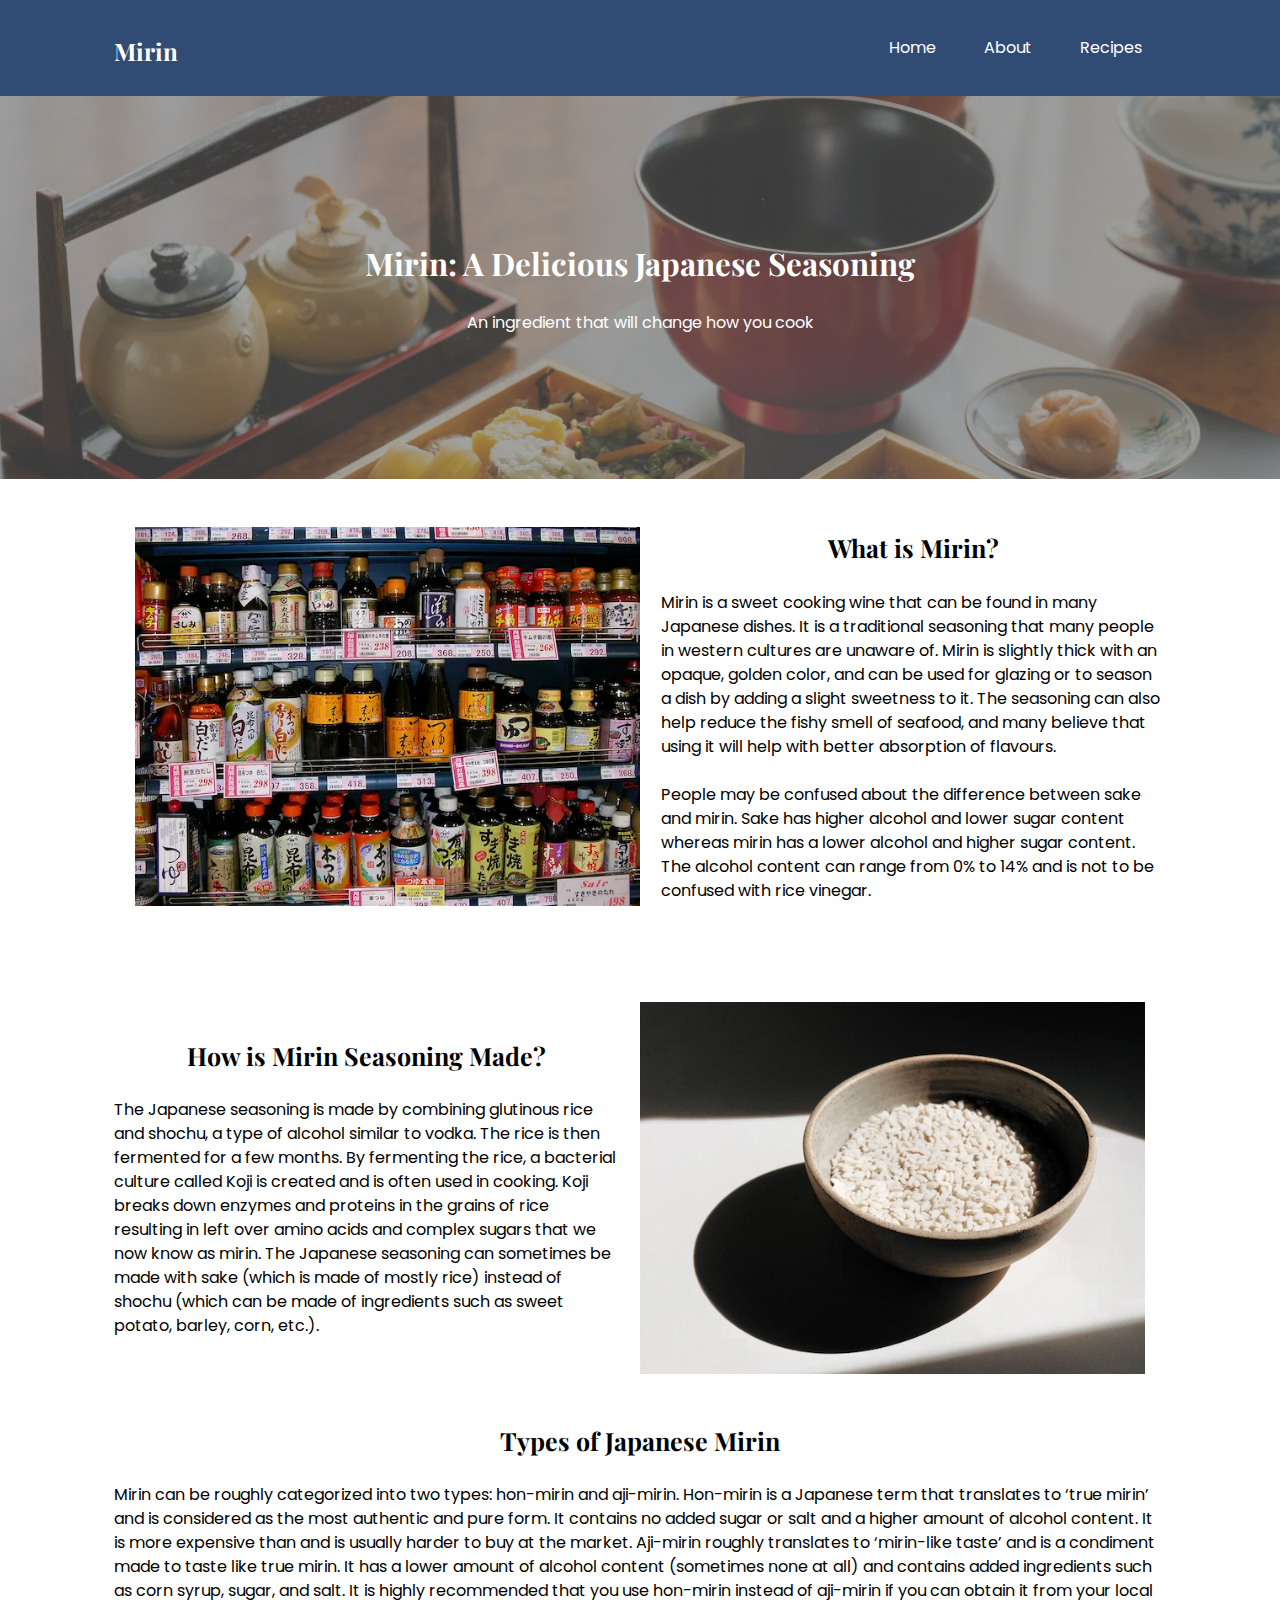
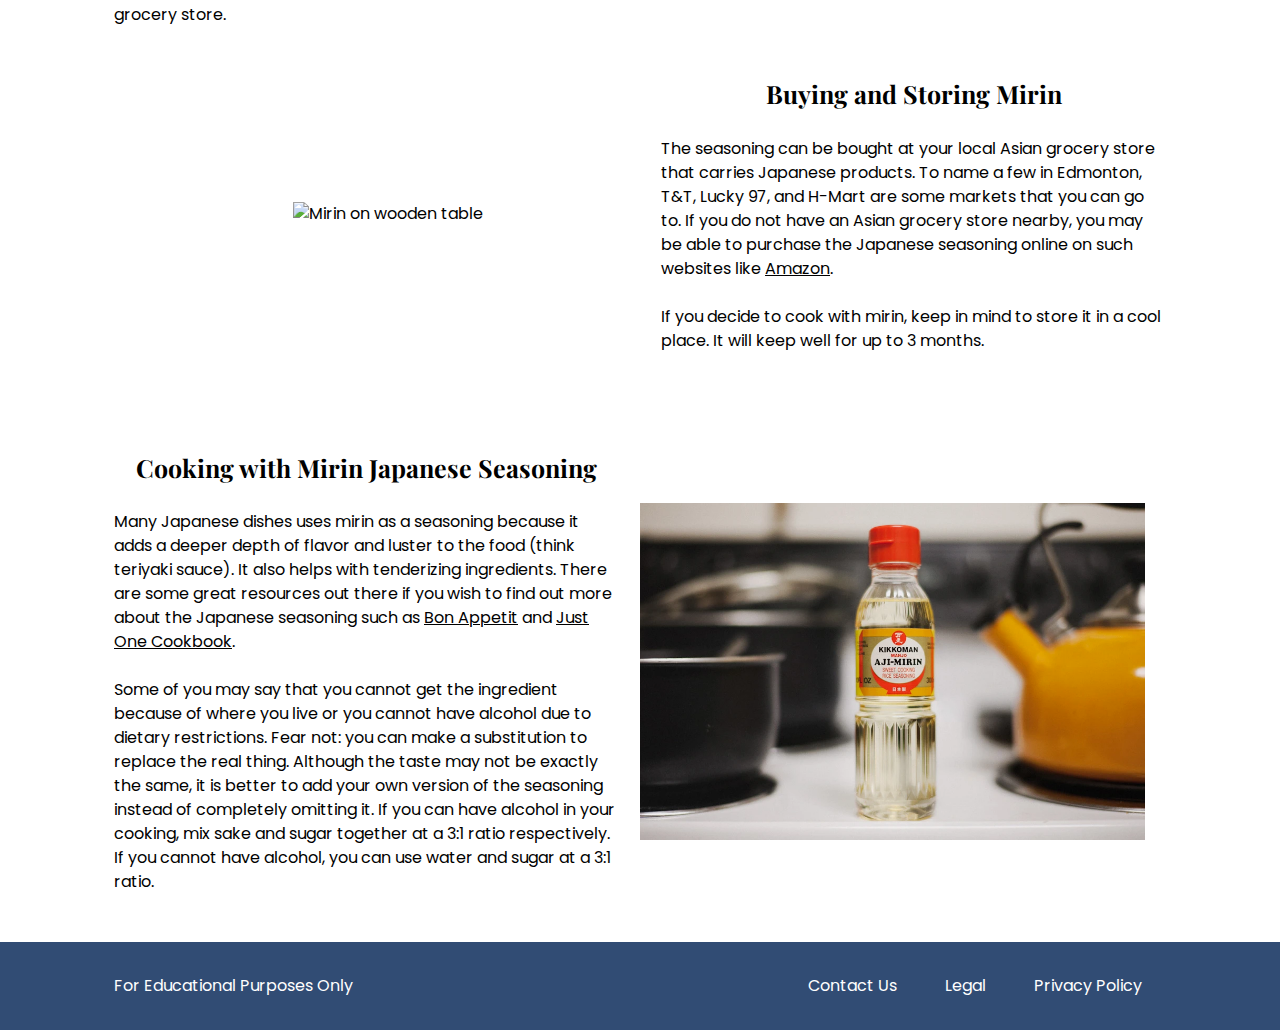
==== index.html @ c1713148 "word density check" ====
<!DOCTYPE html>
<html lang="en">

<head>
    <meta charset="UTF-8">
    <meta http-equiv="X-UA-Compatible" content="IE=edge">
    <meta name="viewport" content="width=device-width, initial-scale=1.0">
    <meta name="description"
        content="Facts about mirin seasoning, its popularity in Japanese recipes, and how to cook with it">
    <meta name="keywords" content="mirin, japanese, seasoning, cooking, facts">
    <link rel="stylesheet" href="css/reset.css">
    <link rel="stylesheet" href="css/style.css">
    <link rel="stylesheet"
        href="https://fonts.googleapis.com/css2?family=Playfair+Display:wght@400;500&family=Poppins:ital,wght@0,400;0,500;1,400&display=swap">
    <title>Cooking With Mirin Japanese Seasoning</title>

    <!-- Global site tag (gtag.js) - Google Analytics -->
    <script async src="https://www.googletagmanager.com/gtag/js?id=G-XXT5LKN70Q"></script>
    <script>
        window.dataLayer = window.dataLayer || [];
        function gtag() { dataLayer.push(arguments); }
        gtag('js', new Date());

        gtag('config', 'G-XXT5LKN70Q');
    </script>
</head>

<body>
    <header>
        <div class="container">
            <h1><a href="index.html">Mirin</a></h1>
            <button class="menu-btn">&#9776</button>
            <nav id="menu-links">
                <ul class="nav-links">
                    <li><a href="index.html">Home</a></li>
                    <li><a href="#">About</a></li>
                    <li><a href="#">Recipes</a></li>
                </ul>
            </nav>
        </div>
    </header>
    <main>
        <div class="banner">
            <div class="container">
                <h2>Mirin: A Delicious Japanese Seasoning</h2>
                <p>An ingredient that will change how you cook</p>
            </div>
        </div>
        <div class="container">
            <div class="general-topic">
                <img src="img/shelf-of-japanese-sauces.webp" alt="Japanese Sauces on Shelf">
                <div>
                    <h3>What is Mirin?</h3>
                    <p>Mirin is a sweet cooking wine that can be found in many Japanese dishes. It is a traditional
                        seasoning that many people in western cultures are unaware of.
                        Mirin is slightly thick with an opaque, golden color, and can be used for glazing or to season a
                        dish
                        by adding a slight sweetness to it. The seasoning can also help reduce the fishy smell of
                        seafood, and
                        many believe that
                        using it will help with better absorption of flavours.</p>
                    <br>
                    <p> People may be confused about the difference
                        between sake and mirin. Sake has higher alcohol and lower sugar content whereas mirin has a
                        lower
                        alcohol and higher sugar content. The alcohol content can range from 0% to 14% and is not to be
                        confused with rice vinegar.
                    </p>
                </div>
            </div>
            <div class="general-topic">
                <img src="img/bowl-of-rice.webp" alt="Bowl of Rice">
                <div>
                    <h3>How is Mirin Seasoning Made?</h3>
                    <p>The Japanese seasoning is made by combining glutinous rice and shochu, a type of alcohol similar
                        to
                        vodka. The rice is then fermented for a few months. By fermenting the rice, a bacterial culture
                        called Koji is created and is often used in cooking. Koji breaks down enzymes and proteins in
                        the
                        grains of rice resulting in left over amino acids and complex sugars that we now know as mirin.
                        The Japanese seasoning can sometimes be made with sake (which is made of mostly rice) instead of shochu (which
                        can be made of ingredients such as sweet potato, barley, corn, etc.).</p>
                </div>
            </div>
            <div>
                <h3>Types of Japanese Mirin</h3>
                <p>Mirin can be roughly categorized into two types: hon-mirin and aji-mirin. Hon-mirin is a Japanese
                    term that translates to ‘true mirin’ and is considered as the most authentic and pure form.
                    It contains no added sugar or salt and a higher amount of alcohol content. It is more expensive
                    than and is usually harder to buy at the market. Aji-mirin roughly translates to
                    ‘mirin-like
                    taste’ and is a condiment made to taste like true mirin. It has a lower amount of alcohol
                    content
                    (sometimes none at all) and contains added ingredients such as corn syrup, sugar, and salt. It
                    is
                    highly recommended that you use hon-mirin instead of aji-mirin if you can obtain it from your
                    local grocery store. </p>
            </div>
            <div class="general-topic">
                <img src="img/mirin-on-wooden-table.webp" alt="Mirin on wooden table">
                <div>
                    <h3>Buying and Storing Mirin</h3>
                    <p>The seasoning can be bought at your local Asian grocery store that carries Japanese products. To
                        name
                        a few in Edmonton, T&T, Lucky 97, and H-Mart are some markets that you can go to. If you
                        do not have an Asian grocery store nearby, you may be able to purchase the Japanese seasoning
                        online on such websites like
                        <a
                            href="https://www.amazon.ca/Kikkoman-Mirin-Sweet-Cooking-Seasoning/dp/B07NJLHTXY/ref=sr_1_4?crid=38MK6UIA3TCG2&keywords=mirin&qid=1643137608&s=grocery&sprefix=miri%2Cgrocery%2C169&sr=1-4">Amazon</a>.
                    </p>
                    <br>
                    <p>If you decide to cook with mirin, keep in mind to store it in a cool place. It will keep well for
                        up to 3 months. </p>
                </div>
            </div>
            <div class="general-topic">
                <img src="img/mirin-on-stovetop.webp" alt="Bottle of Mirin on Stovetop">
                <div>
                    <h3>Cooking with Mirin Japanese Seasoning</h3>
                    <p>Many Japanese dishes uses mirin as a seasoning because it adds a deeper depth of flavor and
                        luster to the food (think teriyaki sauce). It also helps with tenderizing ingredients. There are
                        some great resources out there
                        if you wish to find out more about the Japanese seasoning such as
                        <a href="https://www.bonappetit.com/story/what-is-mirin-how-to-substitute">Bon Appetit</a> and
                        <a href="https://www.justonecookbook.com/mirin/">Just One Cookbook</a>.
                    </p>
                    <br>
                    <p>Some of you may say that you cannot get the ingredient because of where you live or you cannot
                        have
                        alcohol due to dietary restrictions.
                        Fear not: you can make a substitution to replace the real thing. Although the taste may not be
                        exactly the same, it is better to add your own version of the seasoning instead of completely
                        omitting it. If you can have alcohol in your cooking, mix sake and sugar together at a 3:1 ratio
                        respectively. If you cannot have alcohol, you can use water and sugar at a 3:1 ratio. </p>
                </div>
            </div>
        </div>
        <footer>
            <div class="container">
                <p>For Educational Purposes Only</p>
                <ul>
                    <li><a href="mailto:mirinjapaneseseasoning@gmail.com">Contact Us</a></li>
                    <li><a href="license.txt" target="_blank">Legal</a></li>
                    <li><a href="privacy.txt" target="_blank">Privacy Policy</a></li>
                </ul>
            </div>
        </footer>
    </main>
    <script src="js/main.js"></script>
</body>


</html>
---- css/style.css ----
body{
    font-family: 'Poppins', sans-serif;
}

h1,
h2,
h3{
    font-family: 'Playfair Display', serif;
    text-align:center;
}

h1 a{
    font-size: 1.5rem;
    text-decoration: none;
    color:white;
}

h2{
    font-size: 1.953rem;
    padding:1.5rem 0;
}

h3{
    font-size: 1.563rem;
    padding:1.5rem 0;
}

a{
    color:black;
}

.container{
    margin:0 auto;
    padding:0 1.5rem;
}

header{
    padding:1.5rem 0;
    background-color: rgb(49, 76, 116);
}

header>div{
    display:flex;
    justify-content: space-between;
    align-items: center;
}

.menu-btn{
    background:none;
    border: none;
    font-size:2.5rem;
    color:white;
}

nav{
    background-color: rgb(49, 76, 116);
    padding:1.5rem;
    flex: 0 0 100%;
    display: none;
    position: absolute;
    top:90px;
    left:0;
    right:0;
    z-index:10;
}

.nav-links li{
    margin:1rem 0;
}

.nav-links a{
    display:block;
    color:white;
    text-decoration: none;
}

.nav-links a:hover,
.nav-links a:active{
    font-style: italic;
    color:rgb(230, 212, 116);
}

.show{
    display: block;
}

.banner{
    background: linear-gradient(rgba(99, 99, 99, 0.6), rgba(99, 99, 99, 0.6)), url(../img/bento-set.webp);
    background-repeat: no-repeat;
    background-size: cover;
    padding:9rem 0;
    color:white;
    text-align: center;
}

.general-topic{
    padding:3rem 0;
}

.general-topic img{
    margin:0 auto;
}


footer{
    background-color: rgb(49, 76, 116);
    color:white;
    padding:1rem 0;
}

footer>div{
    display:flex;
    justify-content: space-between;
    align-items: center;
}

footer ul{
    list-style: none;
    display:flex;
}

footer li{
    margin:0 1rem;
}

footer a{
    color:white;
    padding:0.5rem;
    text-decoration: none;
}

@media screen and (min-width:768px){

    .menu-btn{
        display:none;
    }
    nav{
        display:block;
        position:static;
        flex:0 1 auto;
    }

    .nav-links{
        display:flex;
    }

    .nav-links li{
        margin:0 1rem;
    }

    .nav-links a{
        padding:0.5rem;
    }

    .general-topic img{
        max-width: 30rem;
    }

}

@media screen and (min-width:968px) {

    .container{
        max-width:1100px;
    }
    
    h2,
    h3{
        padding-top:0;
    }

    nav{
        padding:0;
    }

    .general-topic{
        display:flex;
        justify-content: space-between;
        align-items: center;
    }

    .general-topic img{
        max-width:48%;
    }

    .general-topic>div{
        flex:0 0 48%;
    }

    .general-topic:nth-of-type(2),
    .general-topic:last-of-type{
        flex-direction: row-reverse;
    }
}

@media screen and (min-width:1600px){
    .container{
        max-width:1300px;
    }

    .banner{
        padding:15rem 0;
    }
}

@media screen and (min-width:1920px){
    .container{
        max-width:1600px;
    }
}
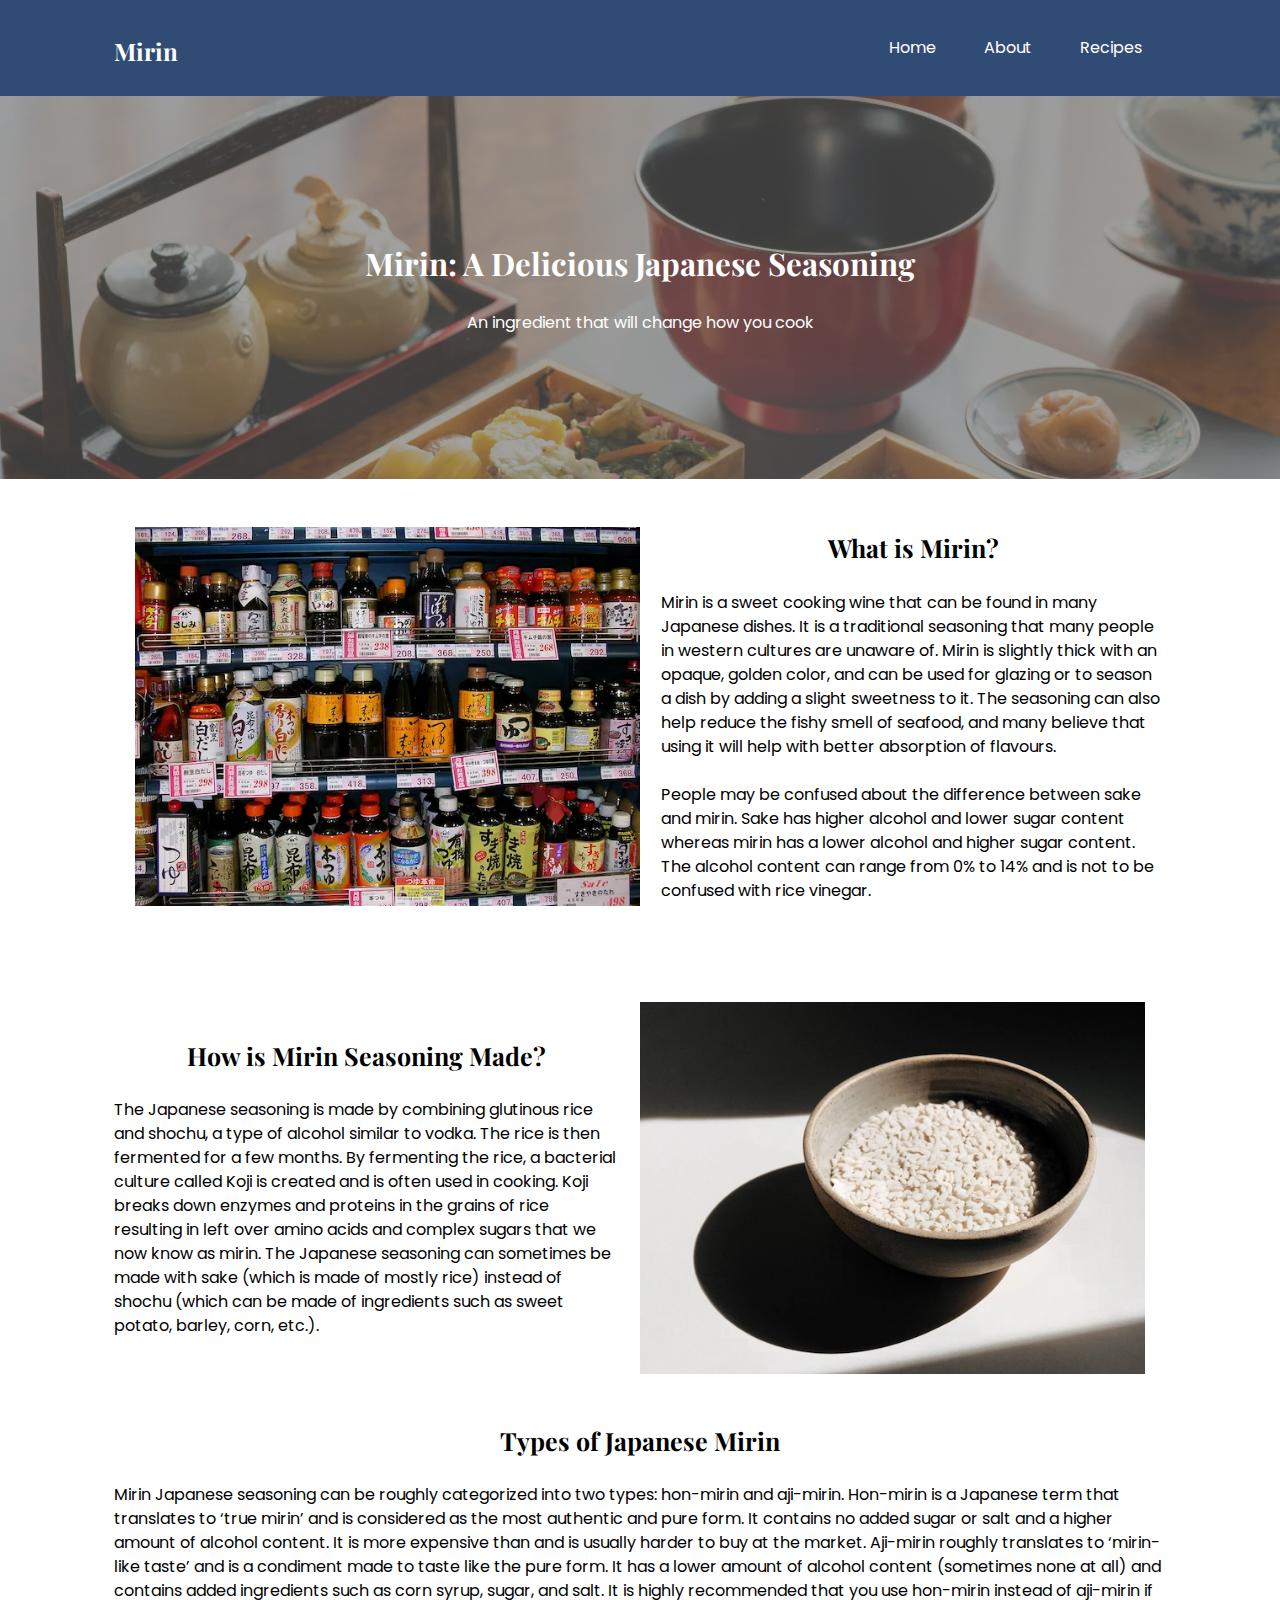
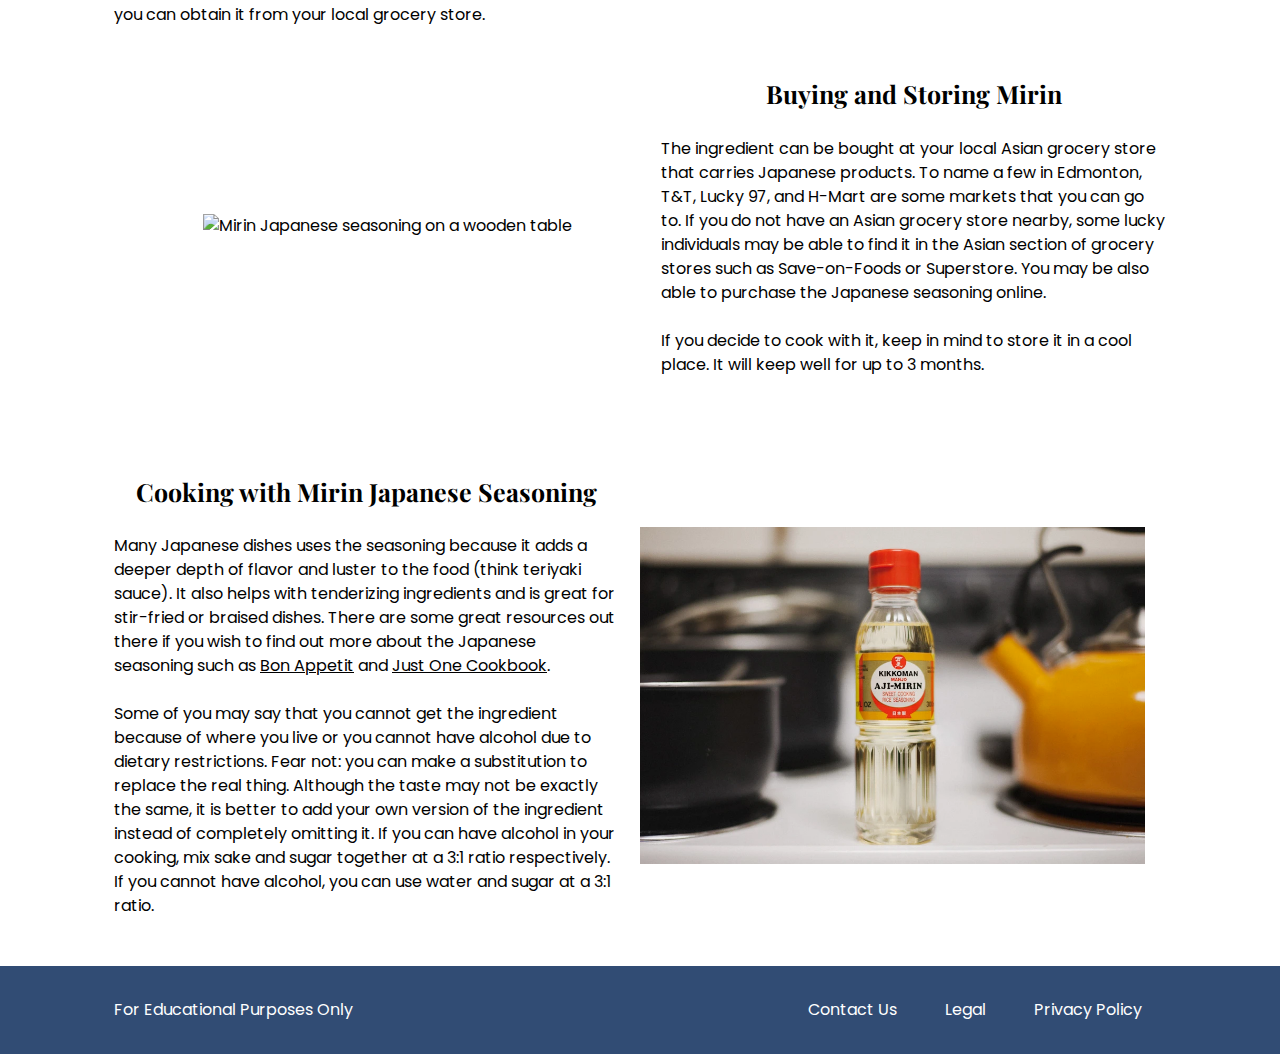
==== commit 3094ffea: "Update index.html" ====
--- a/index.html
+++ b/index.html
@@ -48,7 +48,7 @@
         </div>
         <div class="container">
             <div class="general-topic">
-                <img src="img/shelf-of-japanese-sauces.webp" alt="Japanese Sauces on Shelf">
+                <img src="img/shelf-of-japanese-sauces.webp" alt="Japanese Sauces on a Shelf">
                 <div>
                     <h3>What is Mirin?</h3>
                     <p>Mirin is a sweet cooking wine that can be found in many Japanese dishes. It is a traditional
@@ -69,7 +69,7 @@
                 </div>
             </div>
             <div class="general-topic">
-                <img src="img/bowl-of-rice.webp" alt="Bowl of Rice">
+                <img src="img/bowl-of-rice.webp" alt="A Bowl of Rice">
                 <div>
                     <h3>How is Mirin Seasoning Made?</h3>
                     <p>The Japanese seasoning is made by combining glutinous rice and shochu, a type of alcohol similar
@@ -78,18 +78,20 @@
                         called Koji is created and is often used in cooking. Koji breaks down enzymes and proteins in
                         the
                         grains of rice resulting in left over amino acids and complex sugars that we now know as mirin.
-                        The Japanese seasoning can sometimes be made with sake (which is made of mostly rice) instead of shochu (which
+                        The Japanese seasoning can sometimes be made with sake (which is made of mostly rice) instead of
+                        shochu (which
                         can be made of ingredients such as sweet potato, barley, corn, etc.).</p>
                 </div>
             </div>
             <div>
                 <h3>Types of Japanese Mirin</h3>
-                <p>Mirin can be roughly categorized into two types: hon-mirin and aji-mirin. Hon-mirin is a Japanese
+                <p>Mirin Japanese seasoning can be roughly categorized into two types: hon-mirin and aji-mirin.
+                    Hon-mirin is a Japanese
                     term that translates to ‘true mirin’ and is considered as the most authentic and pure form.
                     It contains no added sugar or salt and a higher amount of alcohol content. It is more expensive
                     than and is usually harder to buy at the market. Aji-mirin roughly translates to
                     ‘mirin-like
-                    taste’ and is a condiment made to taste like true mirin. It has a lower amount of alcohol
+                    taste’ and is a condiment made to taste like the pure form. It has a lower amount of alcohol
                     content
                     (sometimes none at all) and contains added ingredients such as corn syrup, sugar, and salt. It
                     is
@@ -97,28 +99,28 @@
                     local grocery store. </p>
             </div>
             <div class="general-topic">
-                <img src="img/mirin-on-wooden-table.webp" alt="Mirin on wooden table">
+                <img src="img/mirin-on-wooden-table.webp" alt="Mirin Japanese seasoning on a wooden table">
                 <div>
                     <h3>Buying and Storing Mirin</h3>
-                    <p>The seasoning can be bought at your local Asian grocery store that carries Japanese products. To
+                    <p>The ingredient can be bought at your local Asian grocery store that carries Japanese products. To
                         name
                         a few in Edmonton, T&T, Lucky 97, and H-Mart are some markets that you can go to. If you
-                        do not have an Asian grocery store nearby, you may be able to purchase the Japanese seasoning
-                        online on such websites like
-                        <a
-                            href="https://www.amazon.ca/Kikkoman-Mirin-Sweet-Cooking-Seasoning/dp/B07NJLHTXY/ref=sr_1_4?crid=38MK6UIA3TCG2&keywords=mirin&qid=1643137608&s=grocery&sprefix=miri%2Cgrocery%2C169&sr=1-4">Amazon</a>.
-                    </p>
+                        do not have an Asian grocery store nearby, some lucky individuals may be able to find it in the
+                        Asian section of grocery stores such as Save-on-Foods or Superstore. You may be also able to purchase
+                        the Japanese seasoning
+                        online.</p>
                     <br>
-                    <p>If you decide to cook with mirin, keep in mind to store it in a cool place. It will keep well for
+                    <p>If you decide to cook with it, keep in mind to store it in a cool place. It will keep well for
                         up to 3 months. </p>
                 </div>
             </div>
             <div class="general-topic">
-                <img src="img/mirin-on-stovetop.webp" alt="Bottle of Mirin on Stovetop">
+                <img src="img/mirin-on-stovetop.webp" alt="Bottle of Mirin Japanese Seasoning on Stovetop">
                 <div>
                     <h3>Cooking with Mirin Japanese Seasoning</h3>
-                    <p>Many Japanese dishes uses mirin as a seasoning because it adds a deeper depth of flavor and
-                        luster to the food (think teriyaki sauce). It also helps with tenderizing ingredients. There are
+                    <p>Many Japanese dishes uses the seasoning because it adds a deeper depth of flavor and
+                        luster to the food (think teriyaki sauce). It also helps with tenderizing ingredients and is
+                        great for stir-fried or braised dishes. There are
                         some great resources out there
                         if you wish to find out more about the Japanese seasoning such as
                         <a href="https://www.bonappetit.com/story/what-is-mirin-how-to-substitute">Bon Appetit</a> and
@@ -129,7 +131,7 @@
                         have
                         alcohol due to dietary restrictions.
                         Fear not: you can make a substitution to replace the real thing. Although the taste may not be
-                        exactly the same, it is better to add your own version of the seasoning instead of completely
+                        exactly the same, it is better to add your own version of the ingredient instead of completely
                         omitting it. If you can have alcohol in your cooking, mix sake and sugar together at a 3:1 ratio
                         respectively. If you cannot have alcohol, you can use water and sugar at a 3:1 ratio. </p>
                 </div>
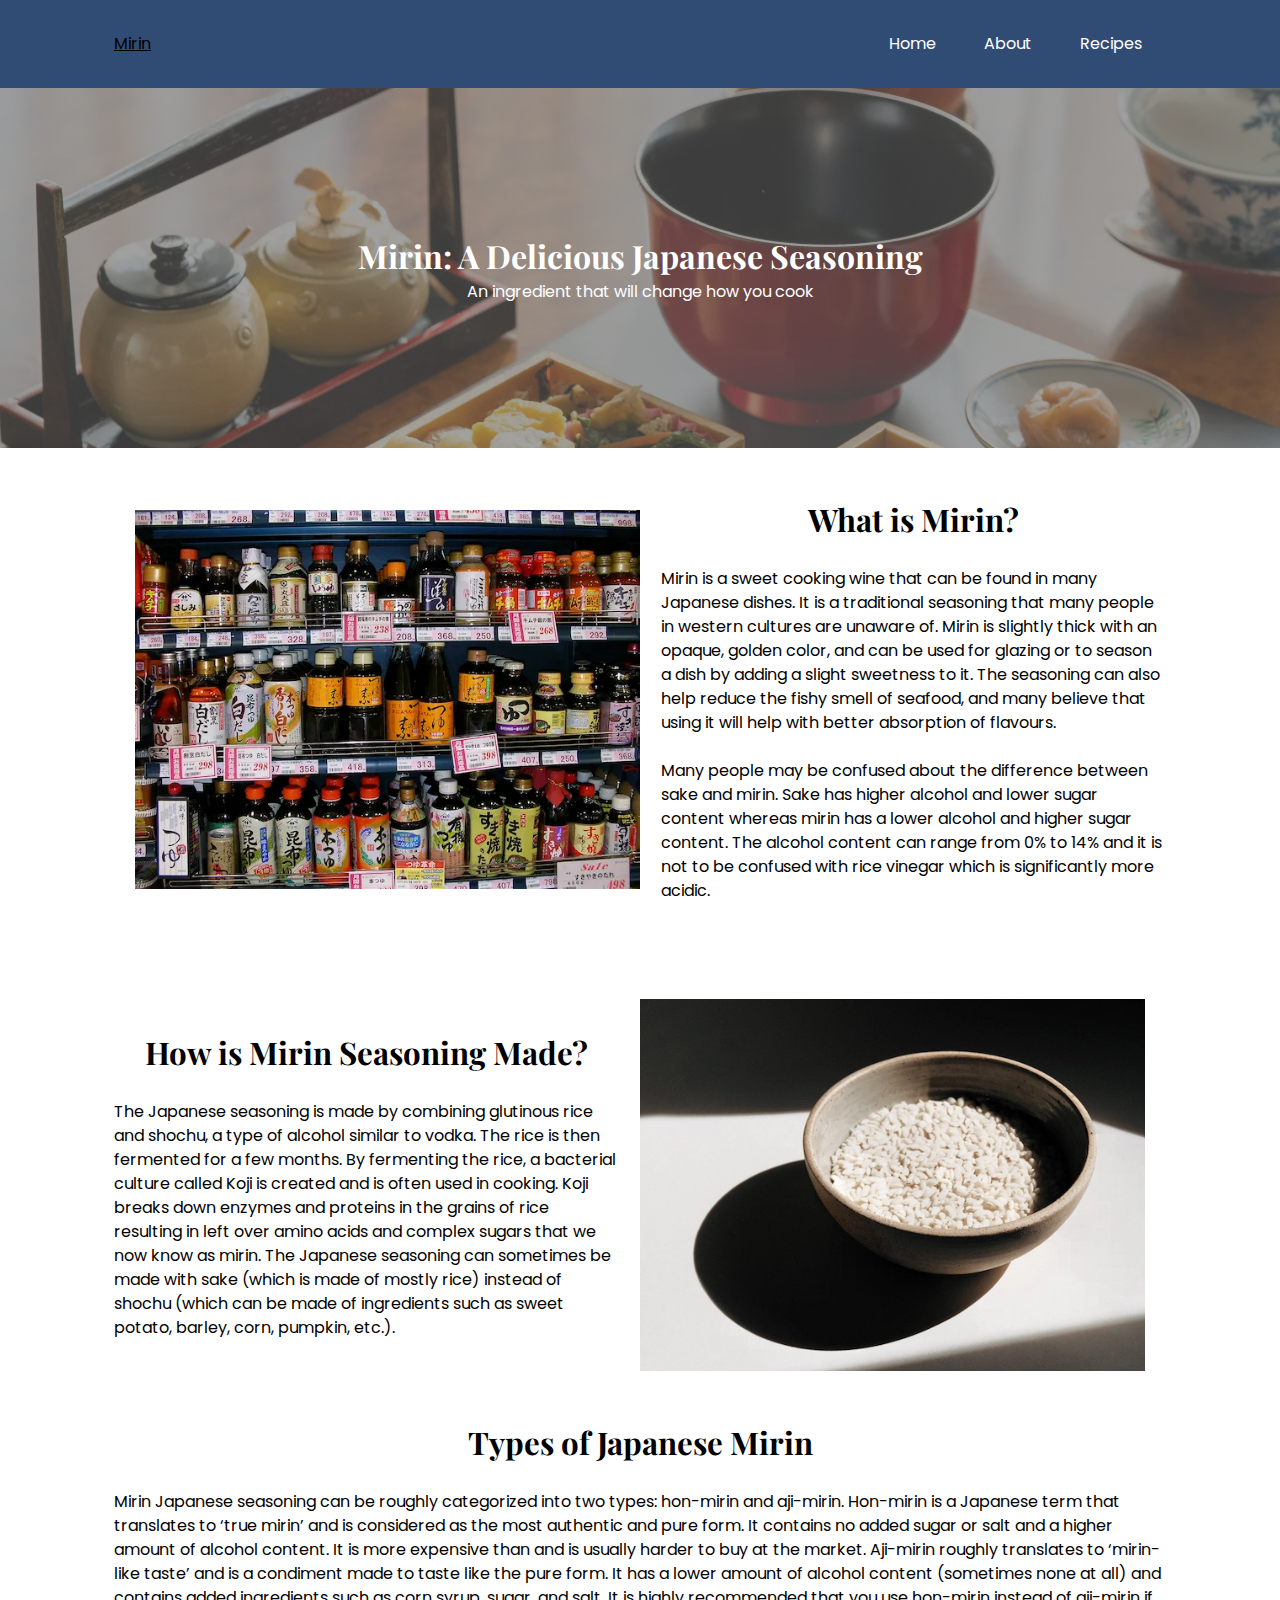
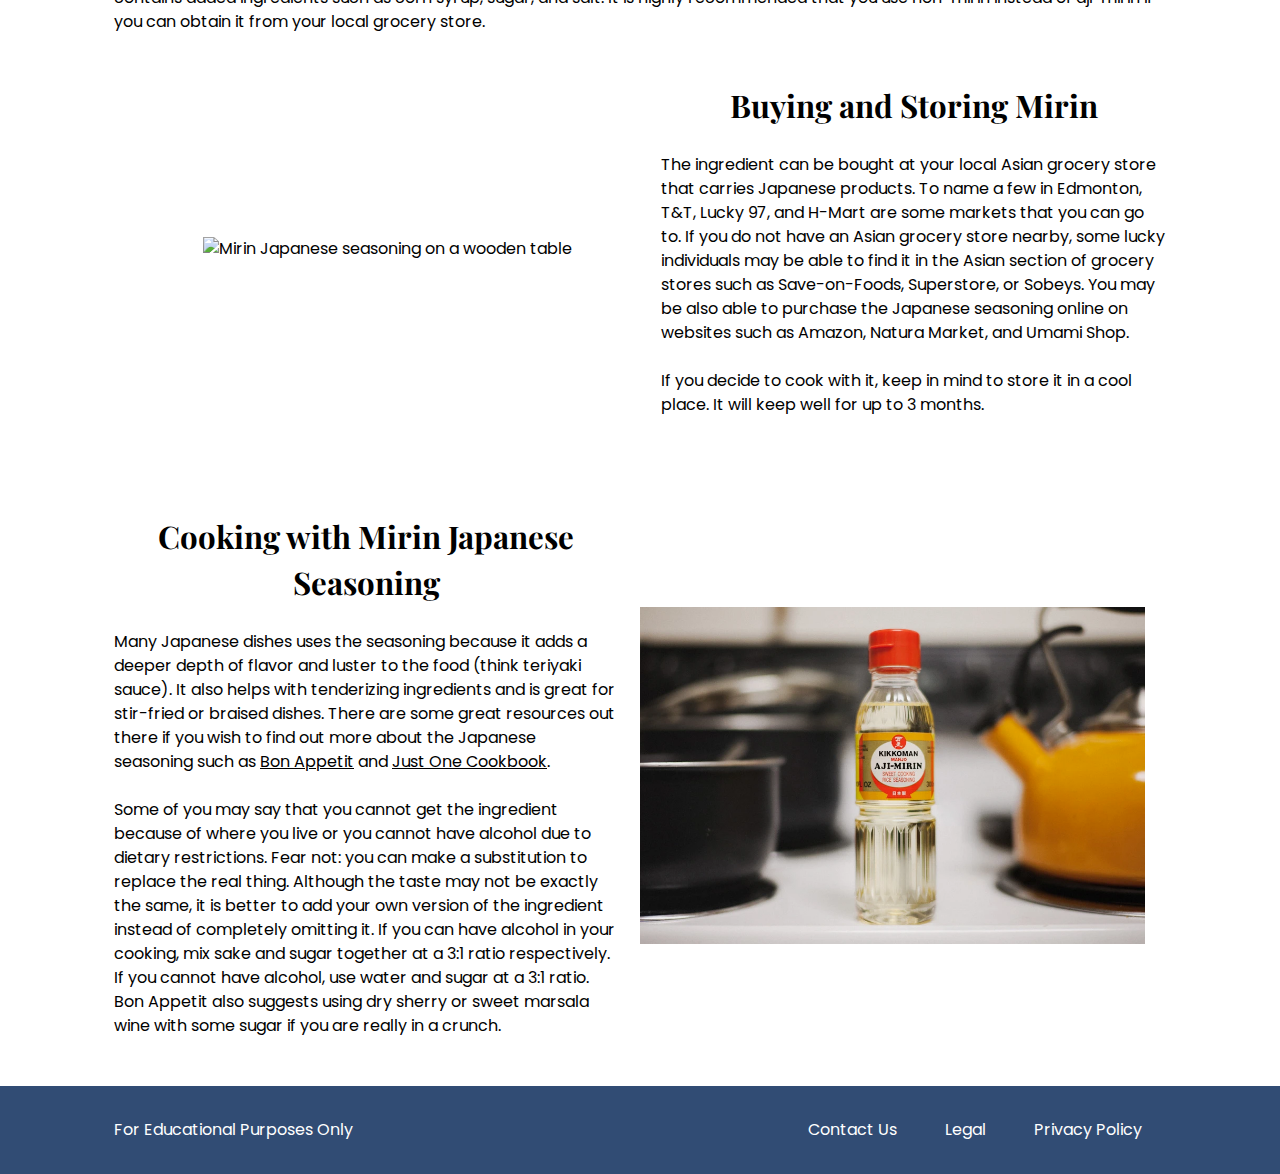
==== commit 3d29a0d5: "Update index.html" ====
--- a/index.html
+++ b/index.html
@@ -28,7 +28,7 @@
 <body>
     <header>
         <div class="container">
-            <h1><a href="index.html">Mirin</a></h1>
+            <a href="index.html">Mirin</a>
             <button class="menu-btn">&#9776</button>
             <nav id="menu-links">
                 <ul class="nav-links">
@@ -42,7 +42,7 @@
     <main>
         <div class="banner">
             <div class="container">
-                <h2>Mirin: A Delicious Japanese Seasoning</h2>
+                <h1>Mirin: A Delicious Japanese Seasoning</h1>
                 <p>An ingredient that will change how you cook</p>
             </div>
         </div>
@@ -50,28 +50,27 @@
             <div class="general-topic">
                 <img src="img/shelf-of-japanese-sauces.webp" alt="Japanese Sauces on a Shelf">
                 <div>
-                    <h3>What is Mirin?</h3>
+                    <h2>What is Mirin?</h2>
                     <p>Mirin is a sweet cooking wine that can be found in many Japanese dishes. It is a traditional
                         seasoning that many people in western cultures are unaware of.
                         Mirin is slightly thick with an opaque, golden color, and can be used for glazing or to season a
                         dish
                         by adding a slight sweetness to it. The seasoning can also help reduce the fishy smell of
-                        seafood, and
-                        many believe that
-                        using it will help with better absorption of flavours.</p>
+                        seafood, and many believe that using it will help with better absorption of flavours.</p>
                     <br>
-                    <p> People may be confused about the difference
+                    <p> Many people may be confused about the difference
                         between sake and mirin. Sake has higher alcohol and lower sugar content whereas mirin has a
                         lower
-                        alcohol and higher sugar content. The alcohol content can range from 0% to 14% and is not to be
-                        confused with rice vinegar.
+                        alcohol and higher sugar content. The alcohol content can range from 0% to 14% and it is not to
+                        be
+                        confused with rice vinegar which is significantly more acidic.
                     </p>
                 </div>
             </div>
             <div class="general-topic">
                 <img src="img/bowl-of-rice.webp" alt="A Bowl of Rice">
                 <div>
-                    <h3>How is Mirin Seasoning Made?</h3>
+                    <h2>How is Mirin Seasoning Made?</h2>
                     <p>The Japanese seasoning is made by combining glutinous rice and shochu, a type of alcohol similar
                         to
                         vodka. The rice is then fermented for a few months. By fermenting the rice, a bacterial culture
@@ -80,11 +79,11 @@
                         grains of rice resulting in left over amino acids and complex sugars that we now know as mirin.
                         The Japanese seasoning can sometimes be made with sake (which is made of mostly rice) instead of
                         shochu (which
-                        can be made of ingredients such as sweet potato, barley, corn, etc.).</p>
+                        can be made of ingredients such as sweet potato, barley, corn, pumpkin, etc.).</p>
                 </div>
             </div>
             <div>
-                <h3>Types of Japanese Mirin</h3>
+                <h2>Types of Japanese Mirin</h2>
                 <p>Mirin Japanese seasoning can be roughly categorized into two types: hon-mirin and aji-mirin.
                     Hon-mirin is a Japanese
                     term that translates to ‘true mirin’ and is considered as the most authentic and pure form.
@@ -101,14 +100,15 @@
             <div class="general-topic">
                 <img src="img/mirin-on-wooden-table.webp" alt="Mirin Japanese seasoning on a wooden table">
                 <div>
-                    <h3>Buying and Storing Mirin</h3>
+                    <h2>Buying and Storing Mirin</h2>
                     <p>The ingredient can be bought at your local Asian grocery store that carries Japanese products. To
                         name
                         a few in Edmonton, T&T, Lucky 97, and H-Mart are some markets that you can go to. If you
                         do not have an Asian grocery store nearby, some lucky individuals may be able to find it in the
-                        Asian section of grocery stores such as Save-on-Foods or Superstore. You may be also able to purchase
+                        Asian section of grocery stores such as Save-on-Foods, Superstore, or Sobeys. You may be also
+                        able to purchase
                         the Japanese seasoning
-                        online.</p>
+                        online on websites such as Amazon, Natura Market, and Umami Shop.</p>
                     <br>
                     <p>If you decide to cook with it, keep in mind to store it in a cool place. It will keep well for
                         up to 3 months. </p>
@@ -117,7 +117,7 @@
             <div class="general-topic">
                 <img src="img/mirin-on-stovetop.webp" alt="Bottle of Mirin Japanese Seasoning on Stovetop">
                 <div>
-                    <h3>Cooking with Mirin Japanese Seasoning</h3>
+                    <h2>Cooking with Mirin Japanese Seasoning</h2>
                     <p>Many Japanese dishes uses the seasoning because it adds a deeper depth of flavor and
                         luster to the food (think teriyaki sauce). It also helps with tenderizing ingredients and is
                         great for stir-fried or braised dishes. There are
@@ -133,7 +133,9 @@
                         Fear not: you can make a substitution to replace the real thing. Although the taste may not be
                         exactly the same, it is better to add your own version of the ingredient instead of completely
                         omitting it. If you can have alcohol in your cooking, mix sake and sugar together at a 3:1 ratio
-                        respectively. If you cannot have alcohol, you can use water and sugar at a 3:1 ratio. </p>
+                        respectively. If you cannot have alcohol, use water and sugar at a 3:1 ratio. Bon Appetit also
+                        suggests using dry sherry or sweet marsala wine with some sugar if you
+                        are really in a crunch. </p>
                 </div>
             </div>
         </div>
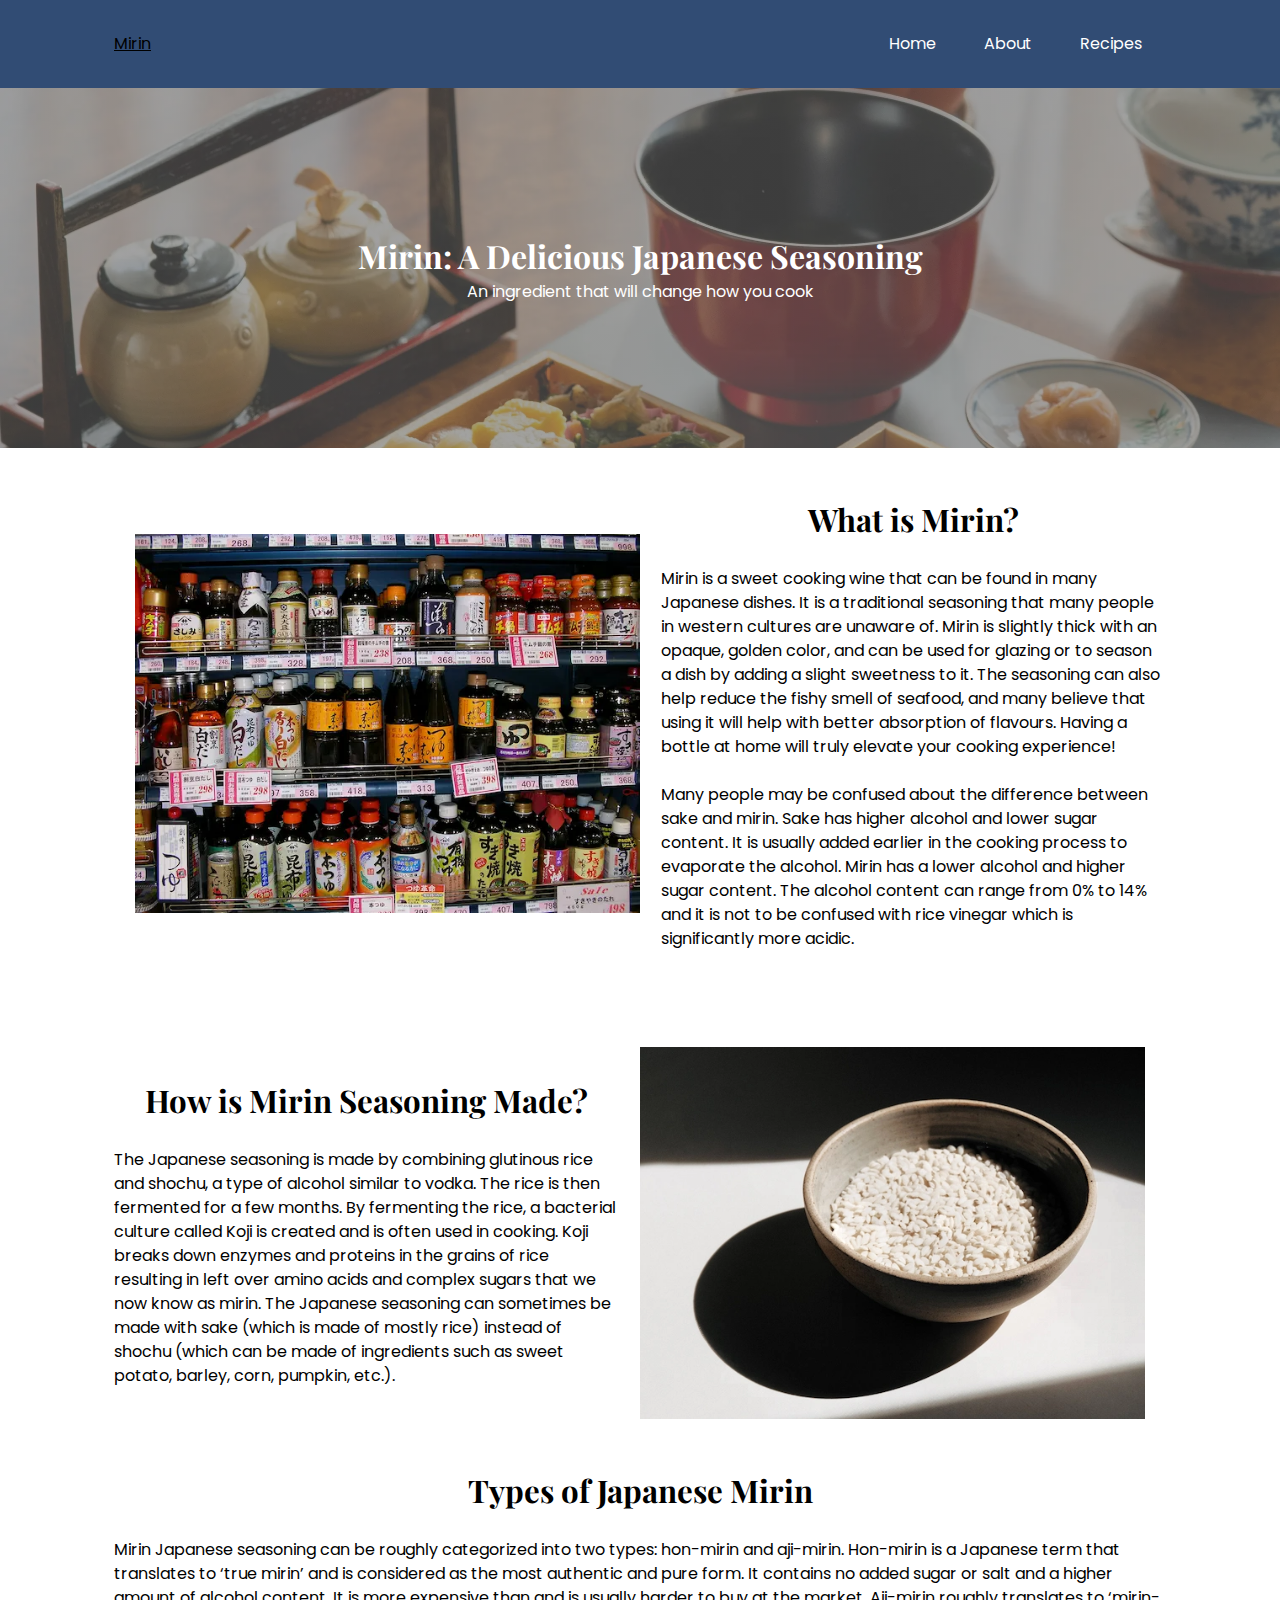
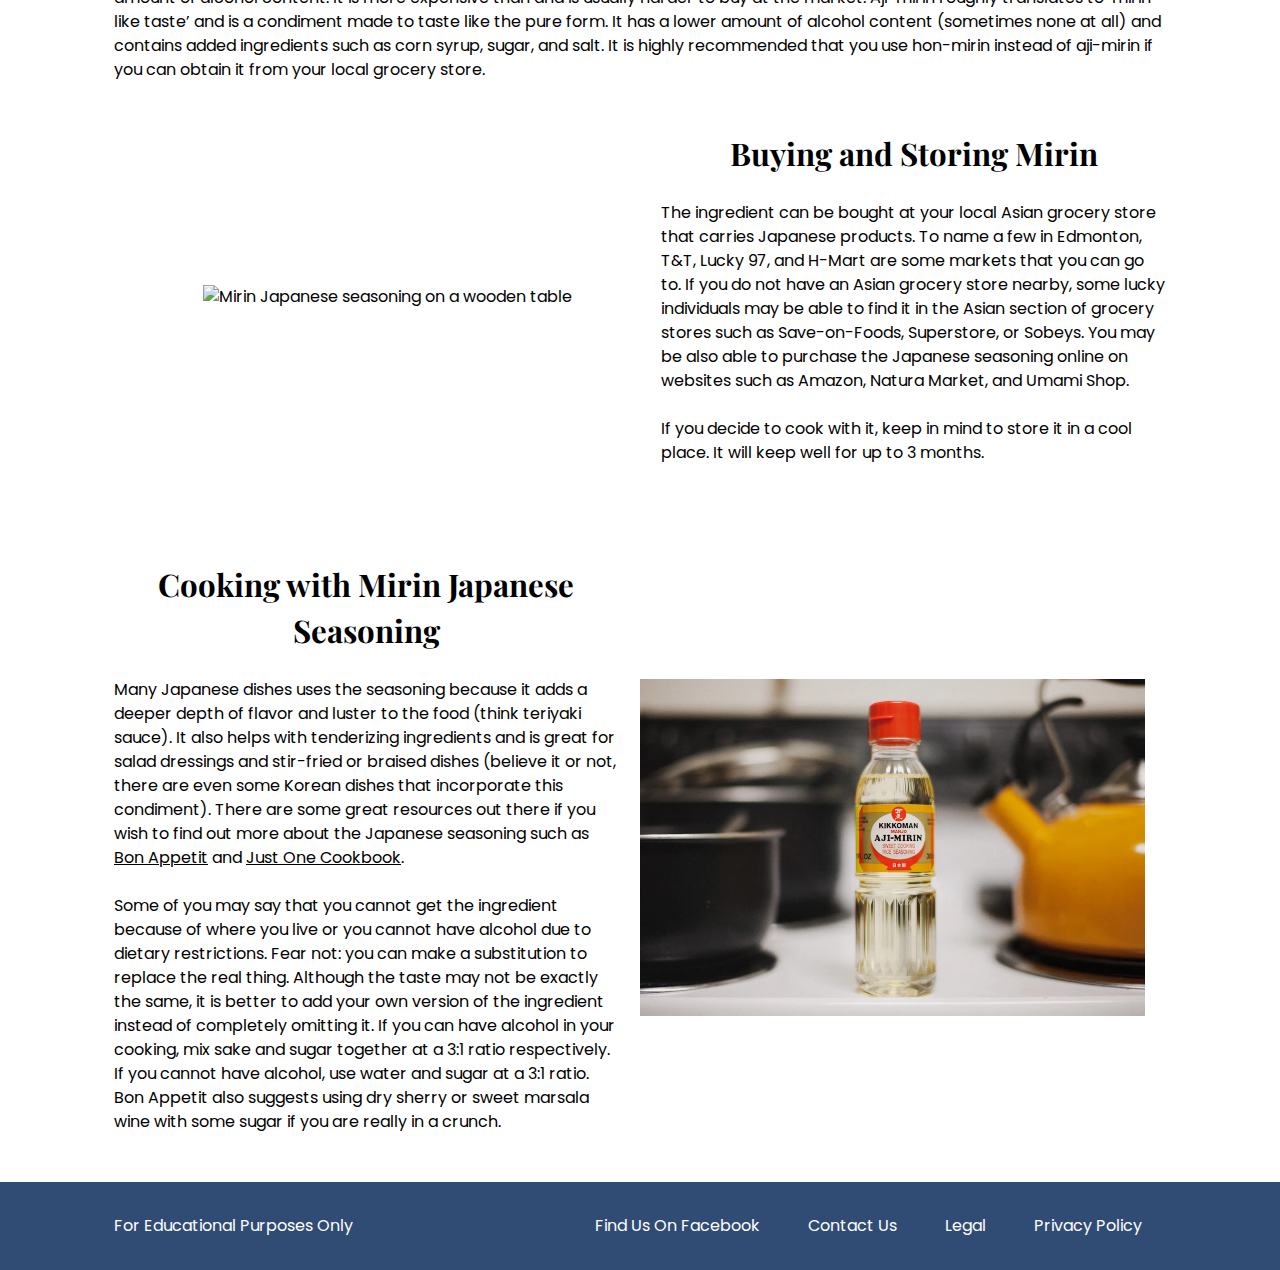
==== commit 4d3e70a0: "added social" ====
--- a/index.html
+++ b/index.html
@@ -56,14 +56,15 @@
                         Mirin is slightly thick with an opaque, golden color, and can be used for glazing or to season a
                         dish
                         by adding a slight sweetness to it. The seasoning can also help reduce the fishy smell of
-                        seafood, and many believe that using it will help with better absorption of flavours.</p>
+                        seafood, and many believe that using it will help with better absorption of flavours. Having a
+                        bottle at home will truly elevate your cooking experience!</p>
                     <br>
                     <p> Many people may be confused about the difference
-                        between sake and mirin. Sake has higher alcohol and lower sugar content whereas mirin has a
-                        lower
+                        between sake and mirin. Sake has higher alcohol and lower sugar content. It is usually added
+                        earlier in the cooking process to evaporate the alcohol.
+                        Mirin has a lower
                         alcohol and higher sugar content. The alcohol content can range from 0% to 14% and it is not to
-                        be
-                        confused with rice vinegar which is significantly more acidic.
+                        be confused with rice vinegar which is significantly more acidic.
                     </p>
                 </div>
             </div>
@@ -120,7 +121,8 @@
                     <h2>Cooking with Mirin Japanese Seasoning</h2>
                     <p>Many Japanese dishes uses the seasoning because it adds a deeper depth of flavor and
                         luster to the food (think teriyaki sauce). It also helps with tenderizing ingredients and is
-                        great for stir-fried or braised dishes. There are
+                        great for salad dressings and stir-fried or braised dishes (believe it or not, there are even some Korean dishes
+                        that incorporate this condiment). There are
                         some great resources out there
                         if you wish to find out more about the Japanese seasoning such as
                         <a href="https://www.bonappetit.com/story/what-is-mirin-how-to-substitute">Bon Appetit</a> and
@@ -143,6 +145,7 @@
             <div class="container">
                 <p>For Educational Purposes Only</p>
                 <ul>
+                    <li><a href="https://www.facebook.com/Mirin-A-Delicious-Japanese-Seasoning-104474865486911">Find Us On Facebook</a></li>
                     <li><a href="mailto:mirinjapaneseseasoning@gmail.com">Contact Us</a></li>
                     <li><a href="license.txt" target="_blank">Legal</a></li>
                     <li><a href="privacy.txt" target="_blank">Privacy Policy</a></li>
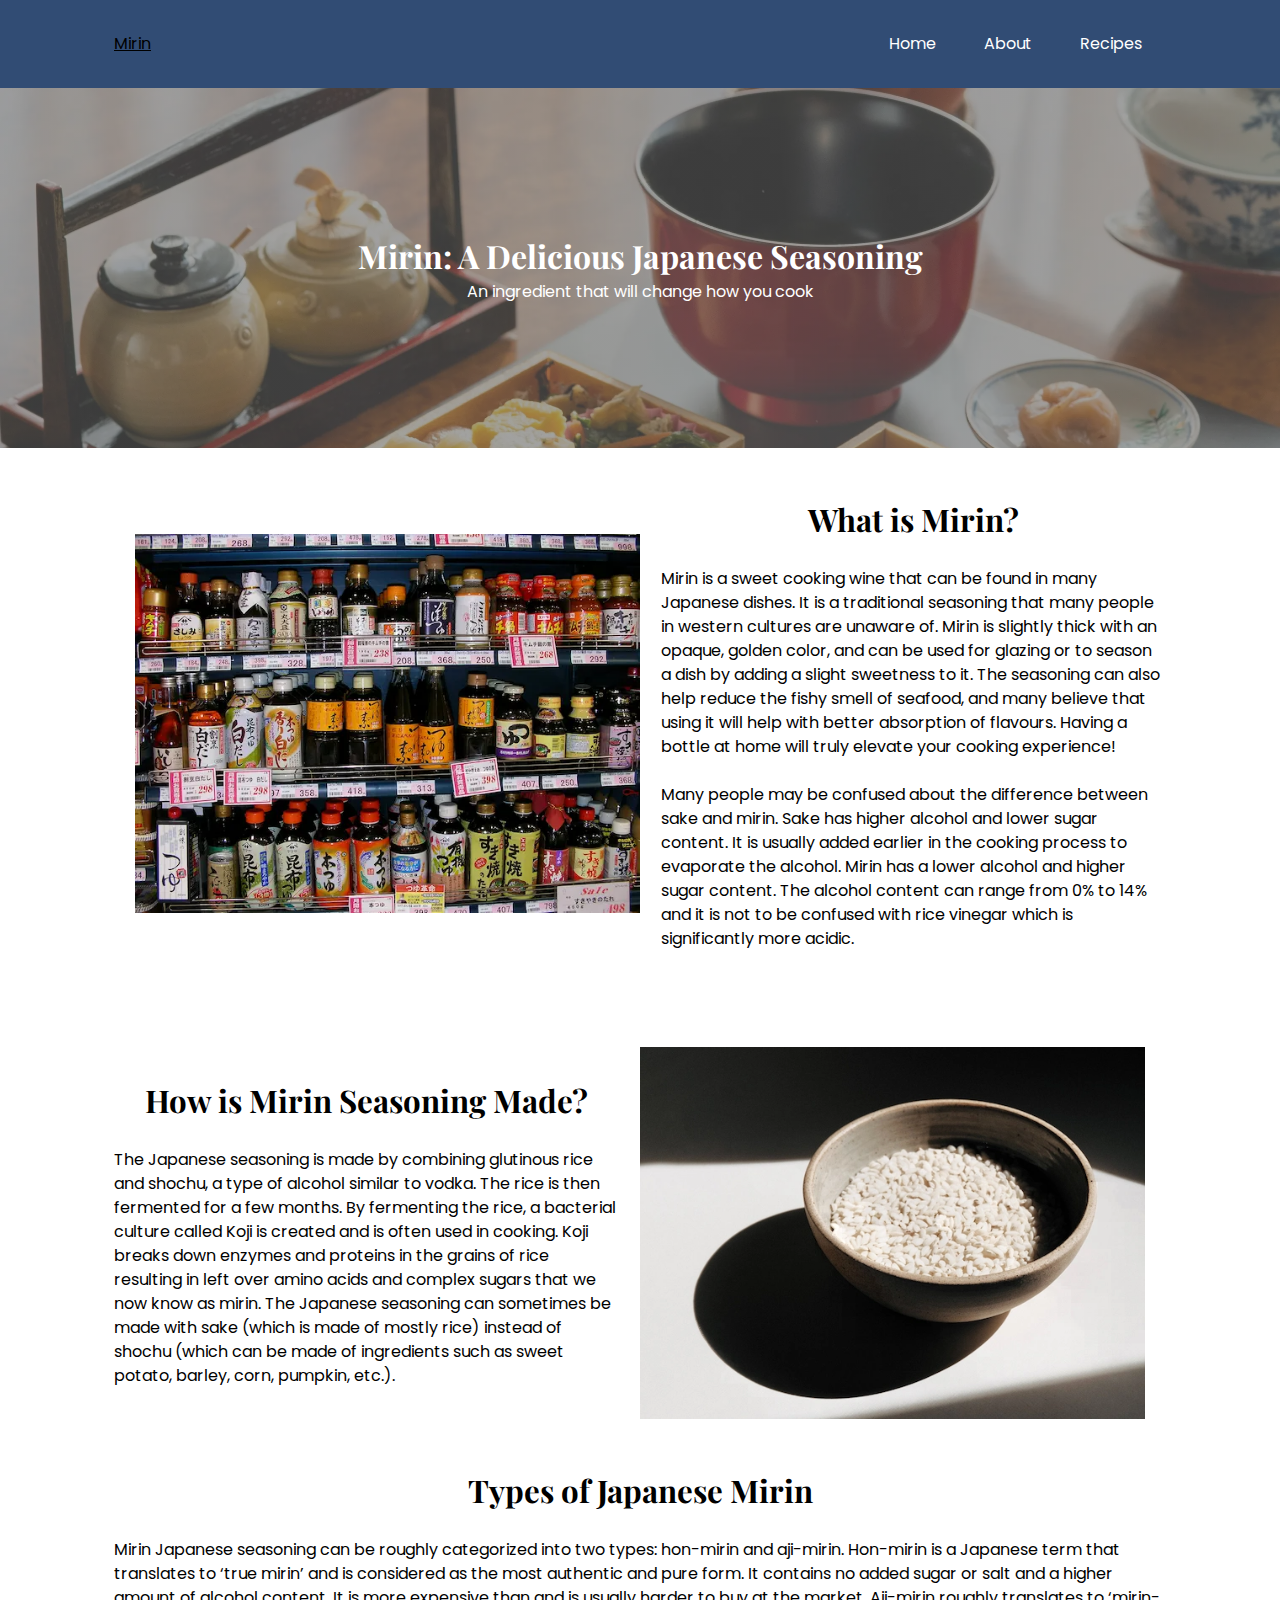
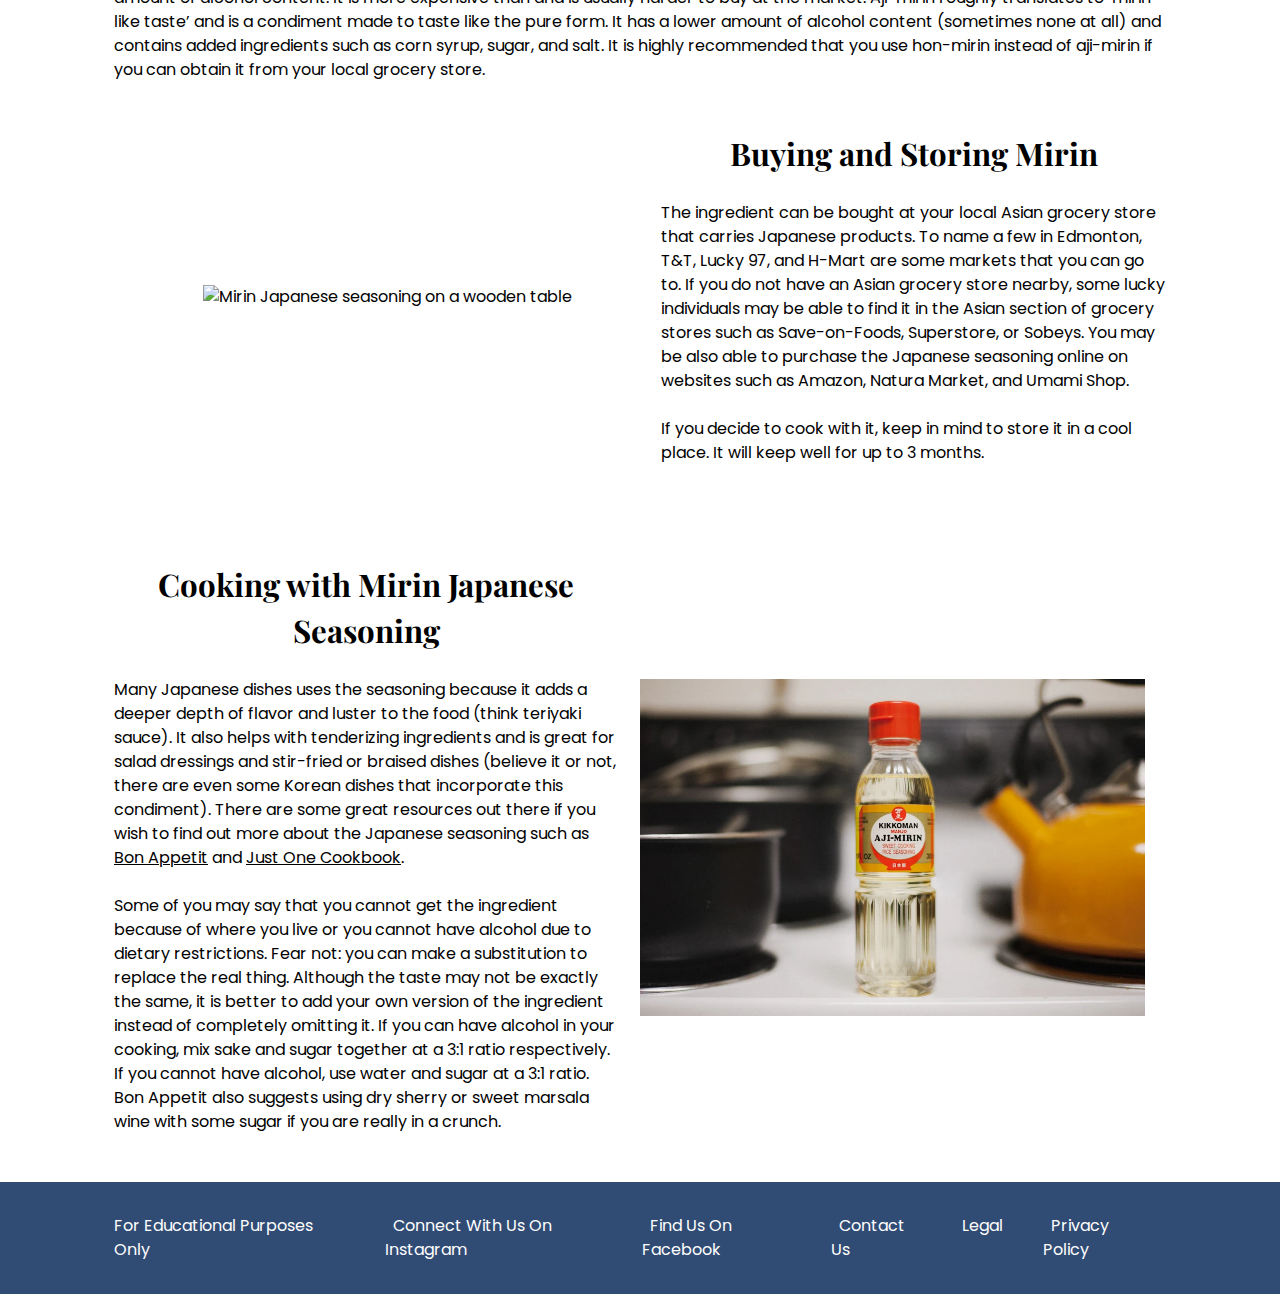
==== commit d1b8d393: "added humans.txt" ====
--- a/index.html
+++ b/index.html
@@ -8,6 +8,14 @@
     <meta name="description"
         content="Facts about mirin seasoning, its popularity in Japanese recipes, and how to cook with it">
     <meta name="keywords" content="mirin, japanese, seasoning, cooking, facts">
+    
+    <link type="text/plain" rel="author" href="humans.txt" >
+    
+    <link rel="apple-touch-icon" sizes="180x180" href="/apple-touch-icon.png">
+    <link rel="icon" type="image/png" sizes="32x32" href="/favicon-32x32.png">
+    <link rel="icon" type="image/png" sizes="16x16" href="/favicon-16x16.png">
+    <link rel="manifest" href="/site.webmanifest">
+    
     <link rel="stylesheet" href="css/reset.css">
     <link rel="stylesheet" href="css/style.css">
     <link rel="stylesheet"
@@ -145,6 +153,7 @@
             <div class="container">
                 <p>For Educational Purposes Only</p>
                 <ul>
+                    <li><a href="https://www.instagram.com/mirinjapaneseseasoning/">Connect With Us On Instagram</a></li>
                     <li><a href="https://www.facebook.com/Mirin-A-Delicious-Japanese-Seasoning-104474865486911">Find Us On Facebook</a></li>
                     <li><a href="mailto:mirinjapaneseseasoning@gmail.com">Contact Us</a></li>
                     <li><a href="license.txt" target="_blank">Legal</a></li>
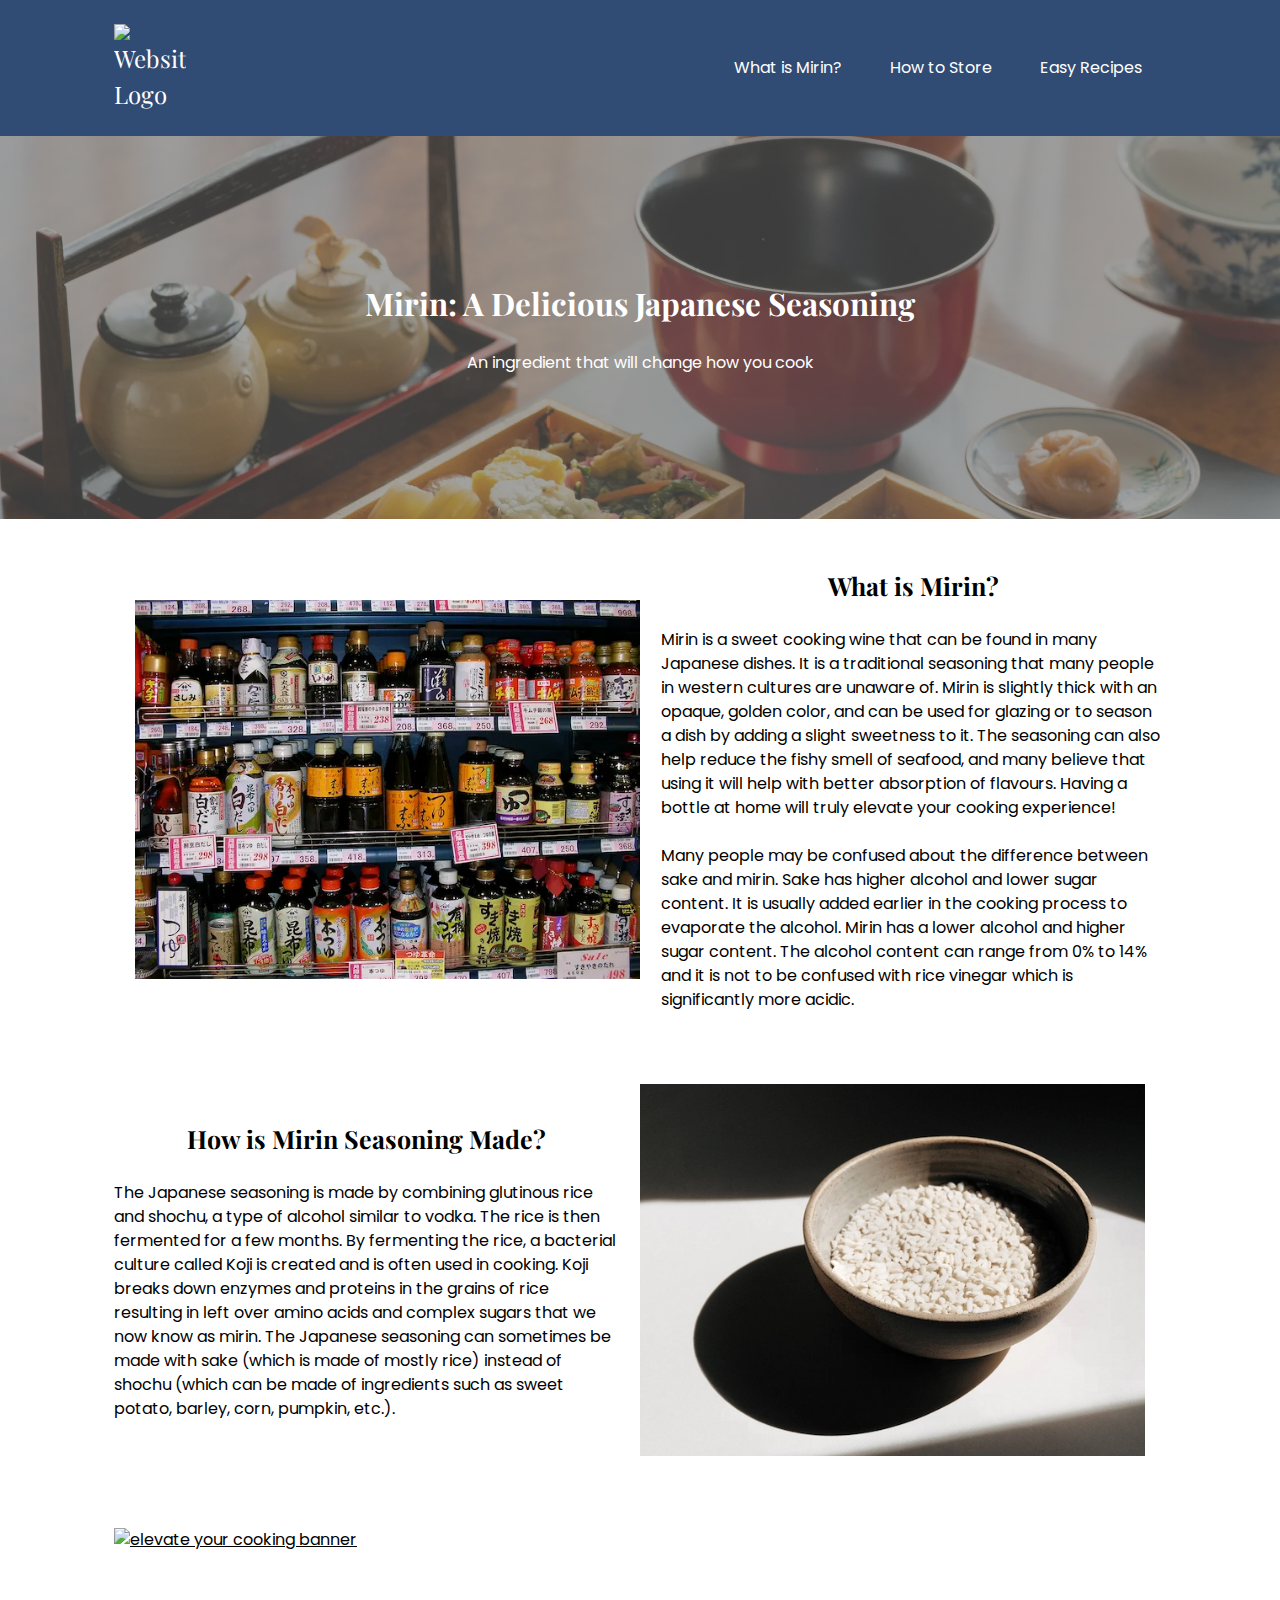
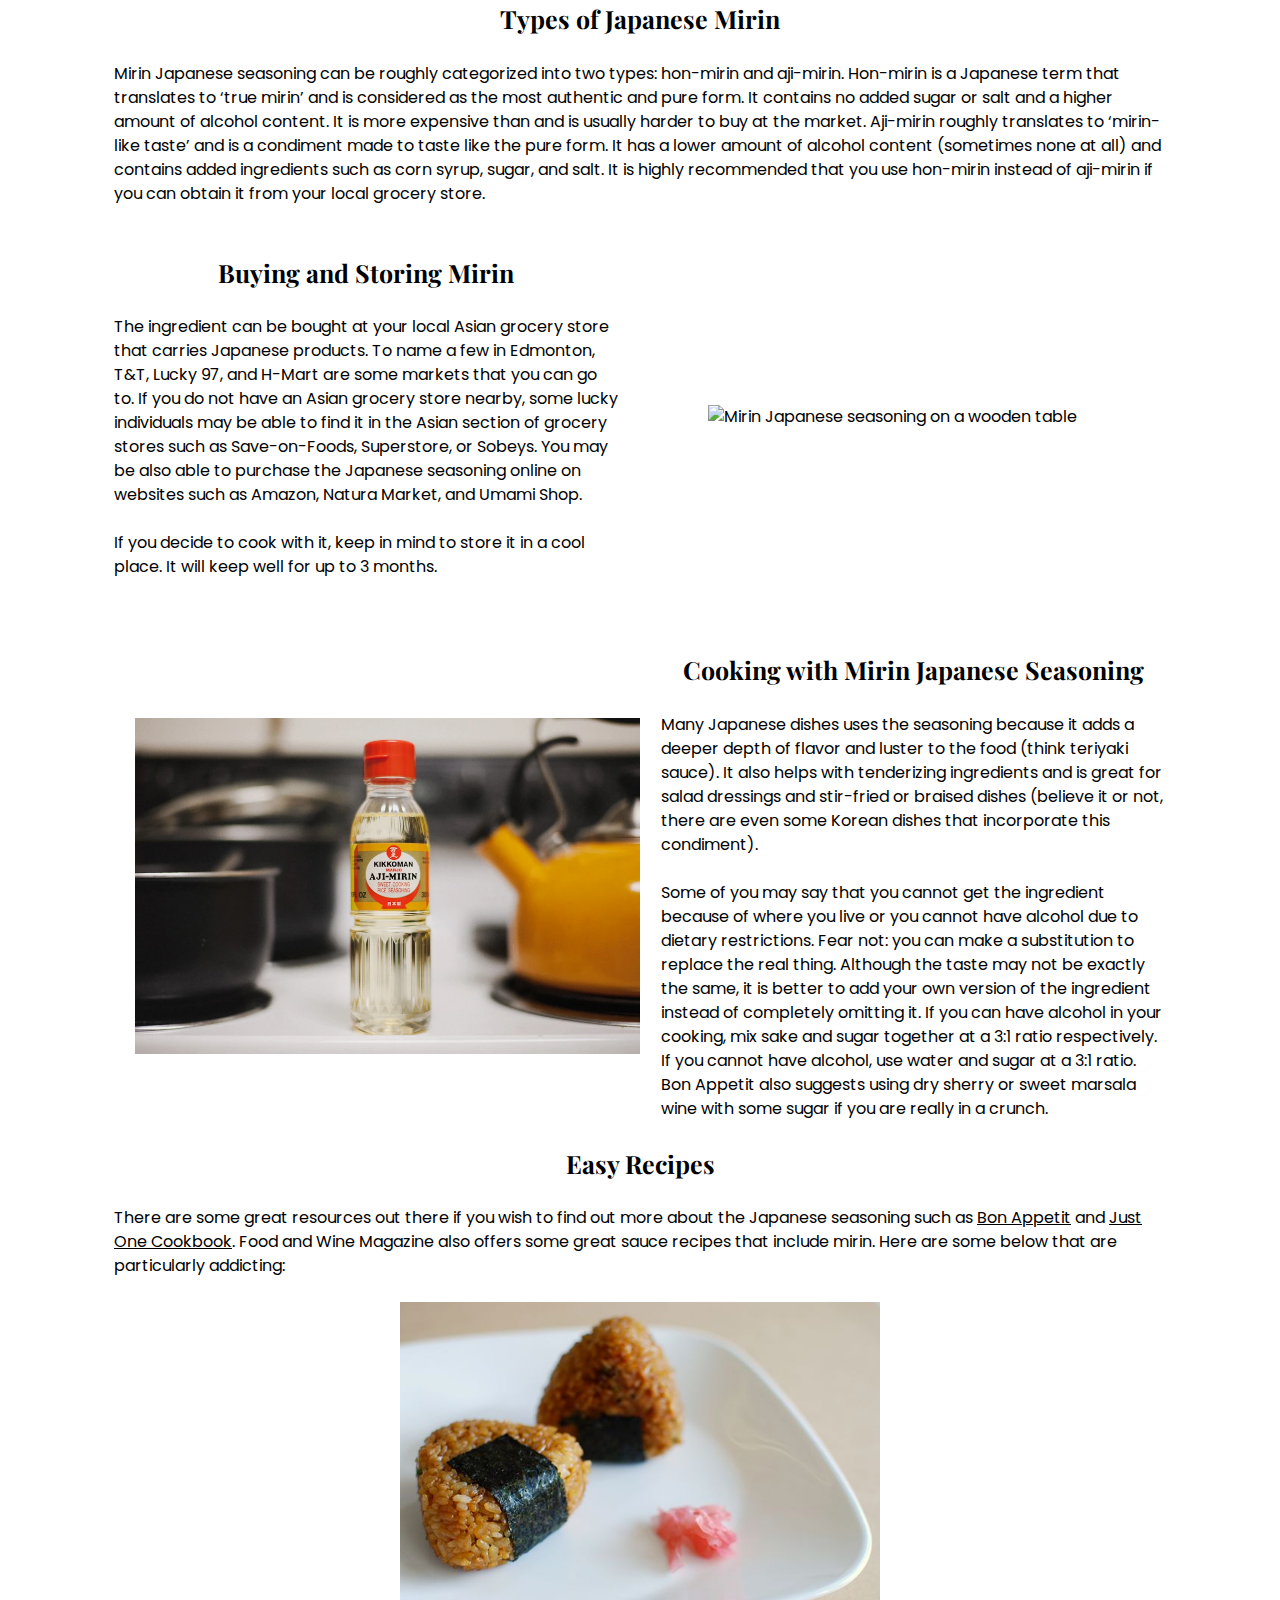
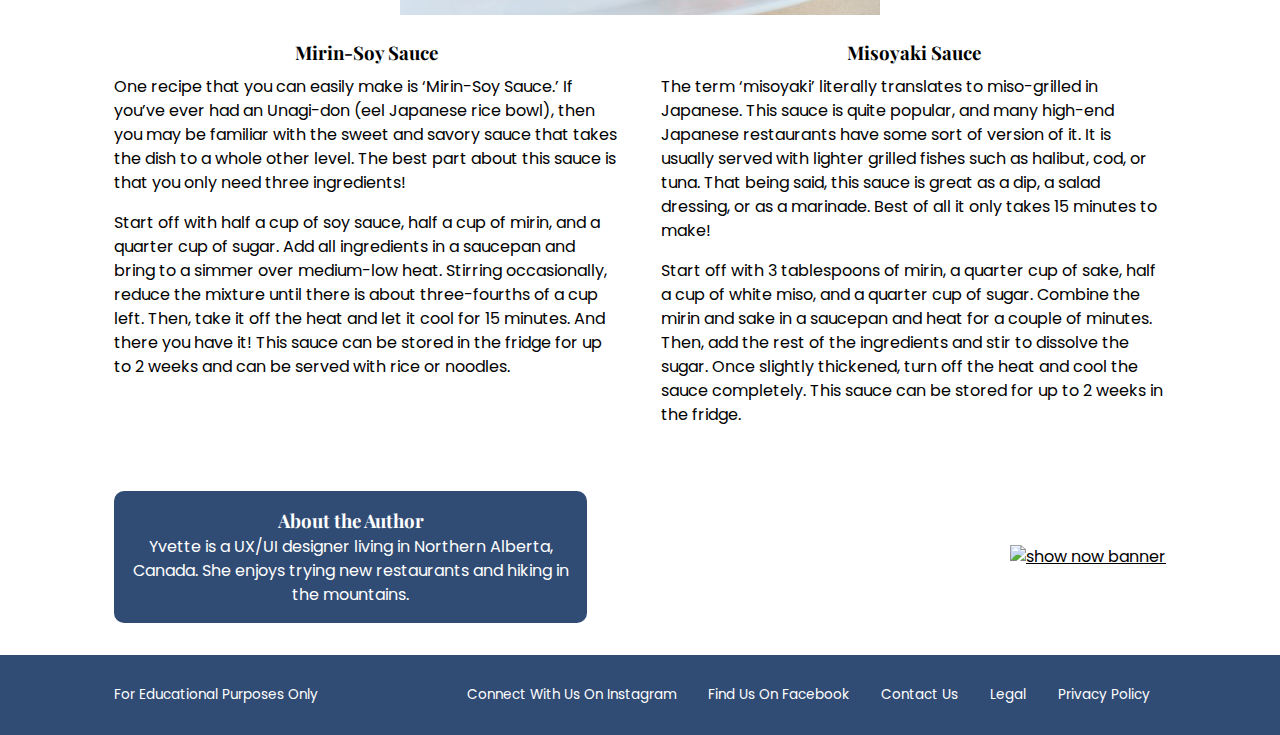
==== commit ce0fc4c7: "added content" ====
--- a/index.html
+++ b/index.html
@@ -8,14 +8,14 @@
     <meta name="description"
         content="Facts about mirin seasoning, its popularity in Japanese recipes, and how to cook with it">
     <meta name="keywords" content="mirin, japanese, seasoning, cooking, facts">
-    
-    <link type="text/plain" rel="author" href="humans.txt" >
-    
+
+    <link type="text/plain" rel="author" href="humans.txt">
+
     <link rel="apple-touch-icon" sizes="180x180" href="/apple-touch-icon.png">
     <link rel="icon" type="image/png" sizes="32x32" href="/favicon-32x32.png">
     <link rel="icon" type="image/png" sizes="16x16" href="/favicon-16x16.png">
     <link rel="manifest" href="/site.webmanifest">
-    
+
     <link rel="stylesheet" href="css/reset.css">
     <link rel="stylesheet" href="css/style.css">
     <link rel="stylesheet"
@@ -36,13 +36,13 @@
 <body>
     <header>
         <div class="container">
-            <a href="index.html">Mirin</a>
+            <a href="index.html"><img src="img/mirin-logo.png" alt="Website Logo"></a>
             <button class="menu-btn">&#9776</button>
             <nav id="menu-links">
                 <ul class="nav-links">
-                    <li><a href="index.html">Home</a></li>
-                    <li><a href="#">About</a></li>
-                    <li><a href="#">Recipes</a></li>
+                    <li><a href="#about">What is Mirin?</a></li>
+                    <li><a href="#storing">How to Store</a></li>
+                    <li><a href="#recipes">Easy Recipes</a></li>
                 </ul>
             </nav>
         </div>
@@ -57,7 +57,7 @@
         <div class="container">
             <div class="general-topic">
                 <img src="img/shelf-of-japanese-sauces.webp" alt="Japanese Sauces on a Shelf">
-                <div>
+                <div id="about">
                     <h2>What is Mirin?</h2>
                     <p>Mirin is a sweet cooking wine that can be found in many Japanese dishes. It is a traditional
                         seasoning that many people in western cultures are unaware of.
@@ -92,6 +92,8 @@
                 </div>
             </div>
             <div>
+                <a href="#"><img class="leaderboard" src="img/elevate-your-cooking.jpg"
+                        alt="elevate your cooking banner"></a>
                 <h2>Types of Japanese Mirin</h2>
                 <p>Mirin Japanese seasoning can be roughly categorized into two types: hon-mirin and aji-mirin.
                     Hon-mirin is a Japanese
@@ -108,7 +110,7 @@
             </div>
             <div class="general-topic">
                 <img src="img/mirin-on-wooden-table.webp" alt="Mirin Japanese seasoning on a wooden table">
-                <div>
+                <div id="storing">
                     <h2>Buying and Storing Mirin</h2>
                     <p>The ingredient can be bought at your local Asian grocery store that carries Japanese products. To
                         name
@@ -129,12 +131,9 @@
                     <h2>Cooking with Mirin Japanese Seasoning</h2>
                     <p>Many Japanese dishes uses the seasoning because it adds a deeper depth of flavor and
                         luster to the food (think teriyaki sauce). It also helps with tenderizing ingredients and is
-                        great for salad dressings and stir-fried or braised dishes (believe it or not, there are even some Korean dishes
-                        that incorporate this condiment). There are
-                        some great resources out there
-                        if you wish to find out more about the Japanese seasoning such as
-                        <a href="https://www.bonappetit.com/story/what-is-mirin-how-to-substitute">Bon Appetit</a> and
-                        <a href="https://www.justonecookbook.com/mirin/">Just One Cookbook</a>.
+                        great for salad dressings and stir-fried or braised dishes (believe it or not, there are even
+                        some Korean dishes
+                        that incorporate this condiment).
                     </p>
                     <br>
                     <p>Some of you may say that you cannot get the ingredient because of where you live or you cannot
@@ -148,13 +147,66 @@
                         are really in a crunch. </p>
                 </div>
             </div>
+            <div id="recipes" class="easy-recipes">
+                <h2>Easy Recipes</h2>
+                <p>There are some great resources out there
+                    if you wish to find out more about the Japanese seasoning such as
+                    <a href="https://www.bonappetit.com/story/what-is-mirin-how-to-substitute">Bon Appetit</a> and
+                    <a href="https://www.justonecookbook.com/mirin/">Just One Cookbook</a>.
+                    Food and Wine Magazine also offers some great sauce recipes that include mirin. Here are some
+                    below that are particularly addicting:
+                </p>
+                <img src="img/miso-yaki-onigiri.jpg" alt="miso-yaki rice ball">
+                <div class="sauce-recipes">
+                    <div>
+                        <h3>Mirin-Soy Sauce</h3>
+                        <p>One recipe that you can easily make is ‘Mirin-Soy Sauce.’ If you’ve ever had an Unagi-don
+                            (eel
+                            Japanese rice bowl), then you may be familiar with the sweet and savory sauce that takes the
+                            dish to a whole other level. The best part about this sauce is that you only need three
+                            ingredients! </p>
+                        <p>Start off with half a cup of soy sauce, half a cup of mirin, and a quarter cup of sugar. Add
+                            all
+                            ingredients in a saucepan and bring to a simmer over medium-low heat. Stirring occasionally,
+                            reduce the mixture until there is about three-fourths of a cup left. Then, take it off the
+                            heat
+                            and let it cool for 15 minutes. And there you have it! This sauce can be stored in the
+                            fridge
+                            for up to 2 weeks and can be served with rice or noodles. </p>
+                    </div>
+                    <div>
+                        <h3>Misoyaki Sauce</h3>
+                        <p>The term ‘misoyaki’ literally translates to miso-grilled in Japanese. This sauce is quite
+                            popular, and many high-end Japanese restaurants have some sort of version of it. It is
+                            usually served with lighter grilled fishes such as halibut, cod, or tuna. That being said,
+                            this sauce is great as a dip, a salad dressing, or as a marinade. Best of all it only takes
+                            15 minutes to make!</p>
+                        <p>Start off with 3 tablespoons of mirin, a quarter cup of sake, half a cup of white miso, and a
+                            quarter cup of sugar. Combine the mirin and sake in a saucepan and heat for a couple of
+                            minutes. Then, add the rest of the ingredients and stir to dissolve the sugar. Once slightly
+                            thickened, turn off the heat and cool the sauce completely. This sauce can be stored for up
+                            to 2 weeks in the fridge. </p>
+                    </div>
+                </div>
+            </div>
+            <div class="about-author">
+                <aside>
+                    <h3>About the Author</h3>
+                    <p>Yvette is a UX/UI designer living in Northern Alberta, Canada. She enjoys trying new restaurants
+                        and
+                        hiking in the mountains.</p>
+                </aside>
+                <a href="#"><img class="square-banner" src="img/250x250-banner.jpg" alt="show now banner"></a>
+            </div>
         </div>
         <footer>
             <div class="container">
                 <p>For Educational Purposes Only</p>
                 <ul>
-                    <li><a href="https://www.instagram.com/mirinjapaneseseasoning/">Connect With Us On Instagram</a></li>
-                    <li><a href="https://www.facebook.com/Mirin-A-Delicious-Japanese-Seasoning-104474865486911">Find Us On Facebook</a></li>
+                    <li><a href="https://www.instagram.com/mirinjapaneseseasoning/">Connect With Us On Instagram</a>
+                    </li>
+                    <li><a href="https://www.facebook.com/Mirin-A-Delicious-Japanese-Seasoning-104474865486911">Find Us
+                            On Facebook</a></li>
                     <li><a href="mailto:mirinjapaneseseasoning@gmail.com">Contact Us</a></li>
                     <li><a href="license.txt" target="_blank">Legal</a></li>
                     <li><a href="privacy.txt" target="_blank">Privacy Policy</a></li>
--- a/css/style.css
+++ b/css/style.css
@@ -4,23 +4,25 @@
 
 h1,
 h2,
-h3{
+h3,
+h4{
     font-family: 'Playfair Display', serif;
     text-align:center;
 }
 
-h1 a{
+header>div>a{
+    font-family: 'Playfair Display', serif;
     font-size: 1.5rem;
     text-decoration: none;
     color:white;
 }
 
-h2{
+h1{
     font-size: 1.953rem;
     padding:1.5rem 0;
 }
 
-h3{
+h2{
     font-size: 1.563rem;
     padding:1.5rem 0;
 }
@@ -43,6 +45,10 @@
     display:flex;
     justify-content: space-between;
     align-items: center;
+}
+
+header>div img{
+    width:4.5rem;
 }
 
 .menu-btn{
@@ -94,39 +100,66 @@
 }
 
 .general-topic{
-    padding:3rem 0;
+    padding:3rem 0 1.5rem 0;
 }
 
 .general-topic img{
     margin:0 auto;
 }
 
+.easy-recipes img{
+    margin:1.5rem auto;
+    max-width:30rem;
+}
+
+.sauce-recipes>div{
+    margin-bottom:1.5rem;
+}
+
+.leaderboard,
+.square-banner{
+    margin:3rem auto;
+}
+
+.square-banner{
+    margin:1.5rem auto;
+}
+
+aside{
+    background-color: rgb(49, 76, 116);
+    margin:1rem 2rem;
+    padding:1rem;
+    text-align: center;
+    color:white;
+    border-radius: 10px;
+}
+
 
 footer{
     background-color: rgb(49, 76, 116);
+    font-size: 0.85rem;
     color:white;
     padding:1rem 0;
-}
-
-footer>div{
-    display:flex;
-    justify-content: space-between;
-    align-items: center;
 }
 
 footer ul{
     list-style: none;
-    display:flex;
+    padding-left:0;
 }
 
 footer li{
-    margin:0 1rem;
+    margin:0.75rem 0;
 }
 
 footer a{
     color:white;
-    padding:0.5rem;
     text-decoration: none;
+}
+
+footer a:hover,
+footer a:active{
+    font-style: italic;
+    color:rgb(230, 212, 116);
 }
 
 @media screen and (min-width:768px){
@@ -156,6 +189,32 @@
         max-width: 30rem;
     }
 
+    .about-author{
+        display:flex;
+        justify-content: space-between;
+        align-items: center;
+    }
+
+    aside{
+        width:45%;
+        margin:2rem 0;
+    }
+
+    footer>div{
+        display:flex;
+        justify-content: space-between;
+        align-items: center;
+    }
+
+    footer ul{
+        display:flex;
+    }
+
+    footer li{
+        margin:0 1rem;
+    }
+    
+
 }
 
 @media screen and (min-width:968px) {
@@ -164,8 +223,8 @@
         max-width:1100px;
     }
     
-    h2,
-    h3{
+    h1,
+    h2{
         padding-top:0;
     }
 
@@ -188,8 +247,21 @@
     }
 
     .general-topic:nth-of-type(2),
-    .general-topic:last-of-type{
+    .general-topic:nth-of-type(4){
         flex-direction: row-reverse;
+    }
+
+    .sauce-recipes{
+        display:flex;
+        justify-content: space-between;
+    }
+
+    .sauce-recipes>div{
+        flex-basis:48%;
+    }
+
+    .sauce-recipes p{
+        padding:0.5rem 0;
     }
 }
 
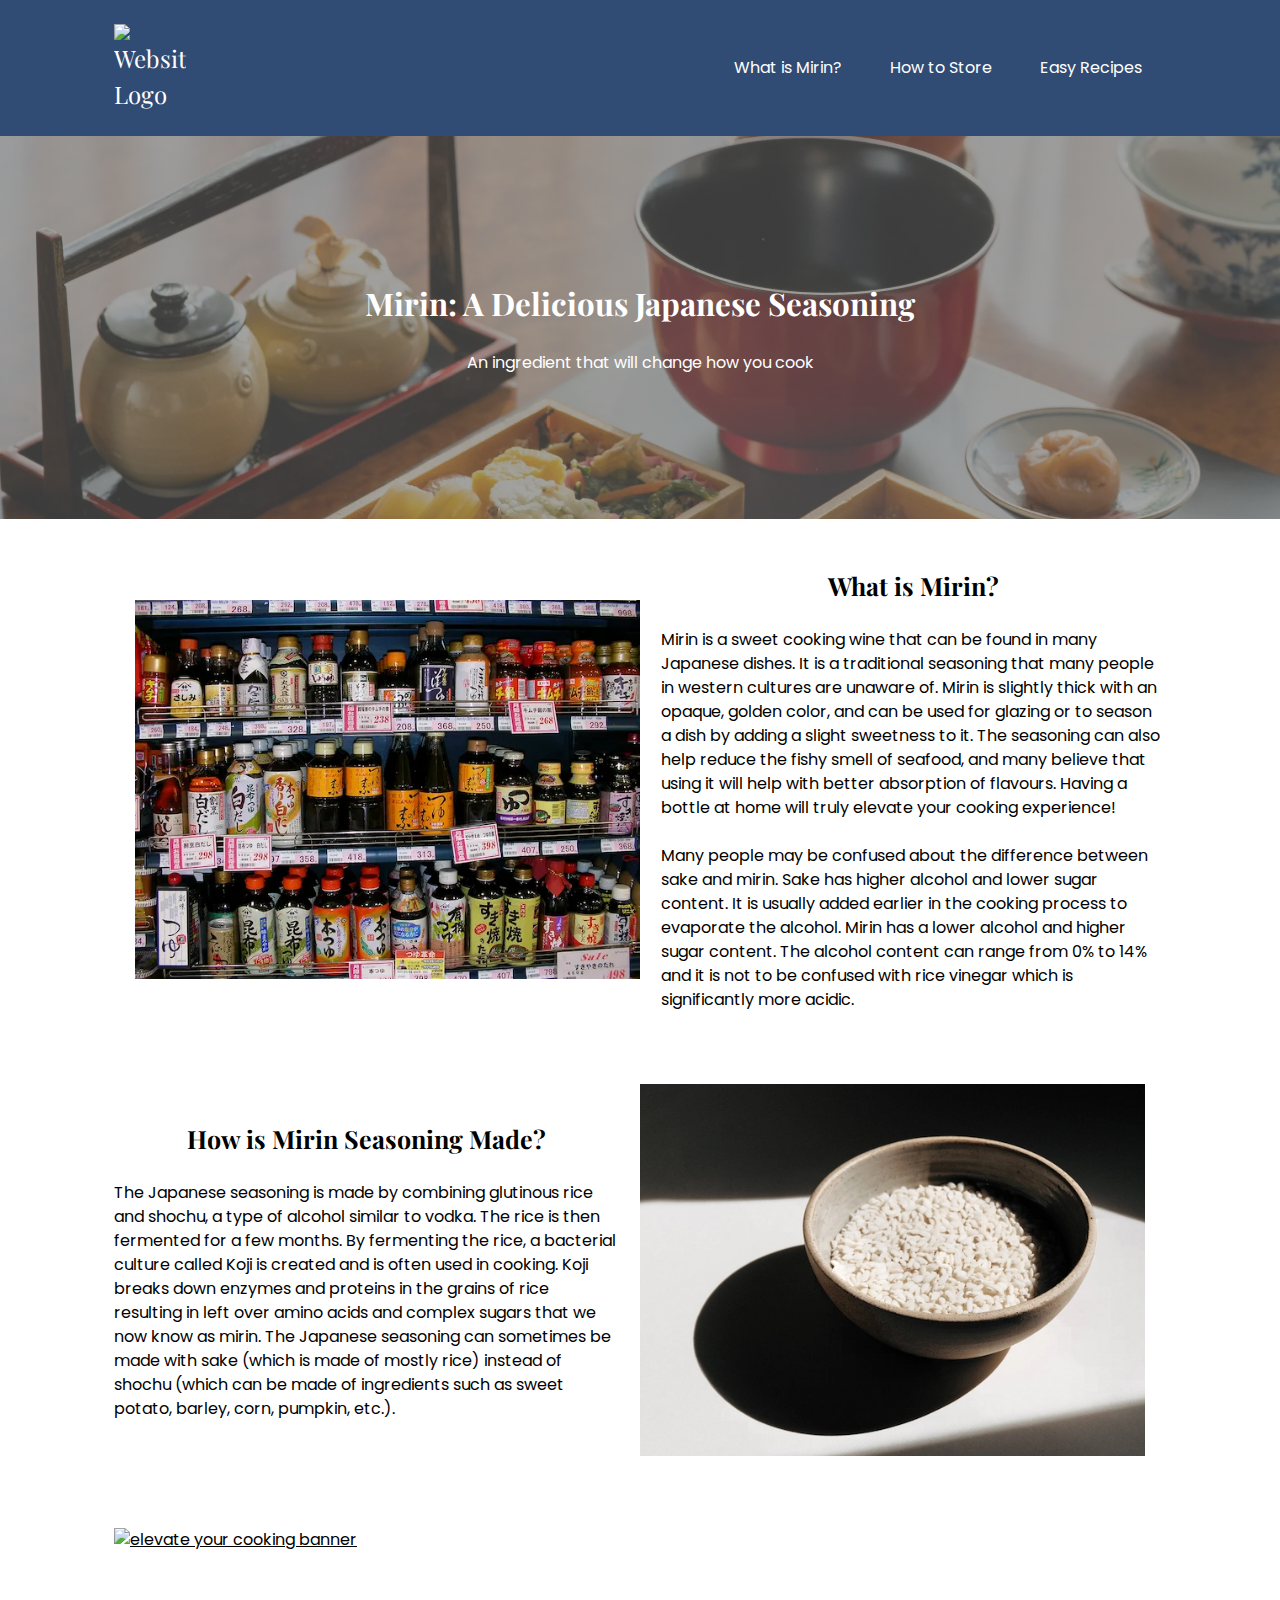
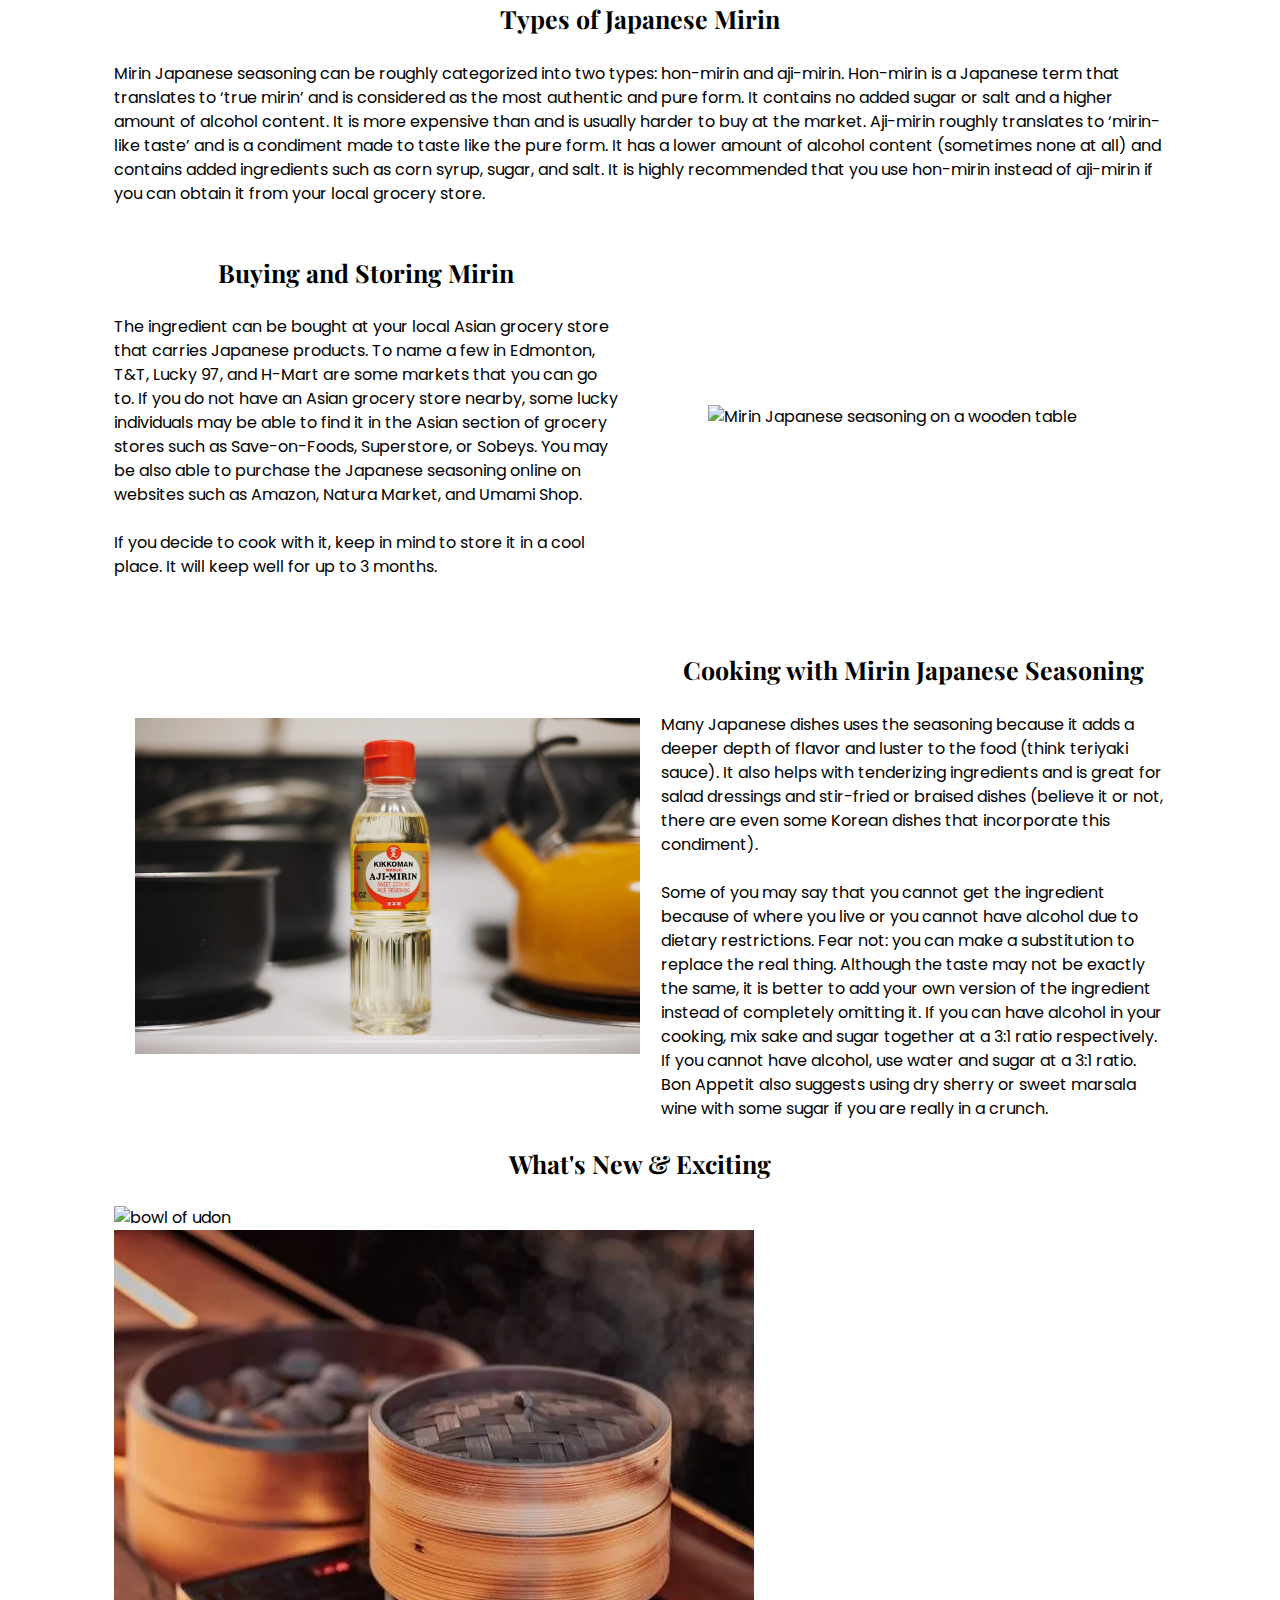
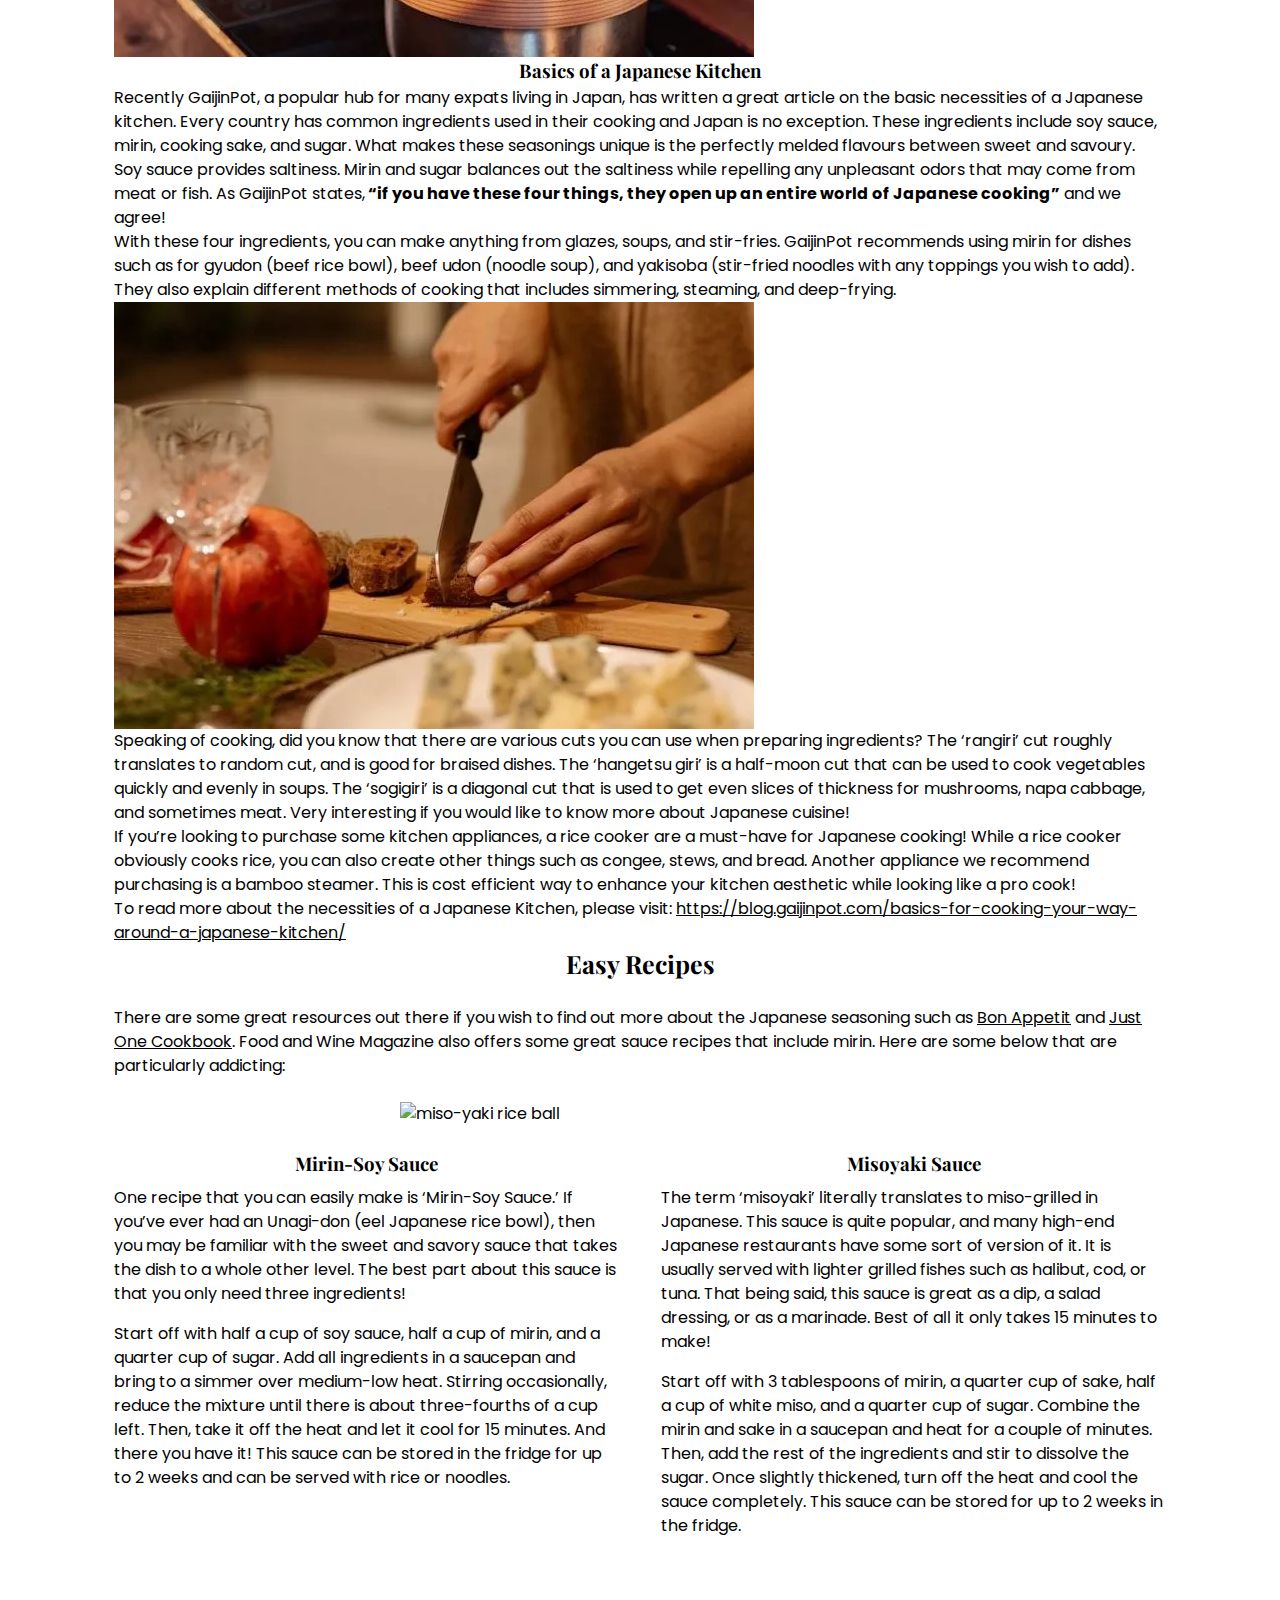
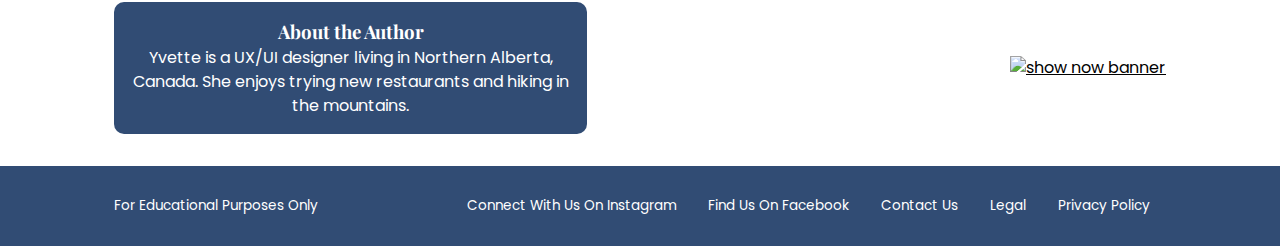
==== commit 76343896: "update images" ====
--- a/index.html
+++ b/index.html
@@ -147,6 +147,56 @@
                         are really in a crunch. </p>
                 </div>
             </div>
+            <div id="whats-new" class="whats-new">
+                <h2>What's New & Exciting</h2>
+                <div class="whats-new-img">
+                    <img src="img/bowl-of-udon.webp" alt="bowl of udon">
+                    <img src="img/bamboo-steamer.webp" alt="bamboo steamer">
+                </div>
+                <div class="whats-new-content">
+                    <h3>Basics of a Japanese Kitchen</h3>
+                    <p>Recently GaijinPot, a popular hub for many expats living in Japan, has written a great article on
+                        the basic necessities of a Japanese kitchen. Every country has common ingredients used in their
+                        cooking and Japan is no exception. These ingredients include soy sauce, mirin, cooking sake, and
+                        sugar. What makes these seasonings unique is the perfectly melded flavours between sweet and
+                        savoury. Soy sauce provides saltiness. Mirin and sugar balances out the saltiness while
+                        repelling any unpleasant odors that may come from meat or fish. As GaijinPot states,<b> “if you
+                        have these four things, they open up an entire world of Japanese cooking”</b> and we agree!</p>
+                    <p>With these four ingredients, you can make anything from glazes, soups, and stir-fries. GaijinPot
+                        recommends using mirin for dishes such as for gyudon (beef rice bowl), beef udon (noodle soup),
+                        and yakisoba (stir-fried noodles with any toppings you wish to add). They also explain different
+                        methods of cooking that includes simmering, steaming, and deep-frying. </p>
+                    <div>
+                        <img src="img/cutting-ingredients.webp" alt="cutting ingredients">
+
+                        <div>
+                            <p>Speaking of cooking, did you know that there are various cuts you can use when preparing
+                                ingredients? The ‘rangiri’ cut roughly translates to random cut, and is good for braised
+                                dishes.
+                                The ‘hangetsu giri’ is a half-moon cut that can be used to cook vegetables quickly and
+                                evenly in
+                                soups. The ‘sogigiri’ is a diagonal cut that is used to get even slices of thickness for
+                                mushrooms, napa cabbage, and sometimes meat. Very interesting if you would like to know
+                                more
+                                about Japanese cuisine!</p>
+                            <p>If you’re looking to purchase some kitchen appliances, a rice cooker are a must-have for
+                                Japanese
+                                cooking! While a rice cooker obviously cooks rice, you can also create other things such
+                                as
+                                congee, stews, and bread. Another appliance we recommend purchasing is a bamboo steamer.
+                                This is
+                                cost efficient way to enhance your kitchen aesthetic while looking like a pro cook! </p>
+                        </div>
+
+                    </div>
+
+                    <p>To read more about the necessities of a Japanese Kitchen, please visit:
+                        <a href="https://blog.gaijinpot.com/basics-for-cooking-your-way-around-a-japanese-kitchen/">
+                            https://blog.gaijinpot.com/basics-for-cooking-your-way-around-a-japanese-kitchen/</a>
+                    </p>
+
+                </div>
+            </div>
             <div id="recipes" class="easy-recipes">
                 <h2>Easy Recipes</h2>
                 <p>There are some great resources out there
@@ -156,7 +206,7 @@
                     Food and Wine Magazine also offers some great sauce recipes that include mirin. Here are some
                     below that are particularly addicting:
                 </p>
-                <img src="img/miso-yaki-onigiri.jpg" alt="miso-yaki rice ball">
+                <img src="img/miso-yaki-onigiri.webp" alt="miso-yaki rice ball">
                 <div class="sauce-recipes">
                     <div>
                         <h3>Mirin-Soy Sauce</h3>
@@ -198,7 +248,7 @@
                 </aside>
                 <a href="#"><img class="square-banner" src="img/250x250-banner.jpg" alt="show now banner"></a>
             </div>
-        </div>
+        </div> <!-- /container -->
         <footer>
             <div class="container">
                 <p>For Educational Purposes Only</p>
